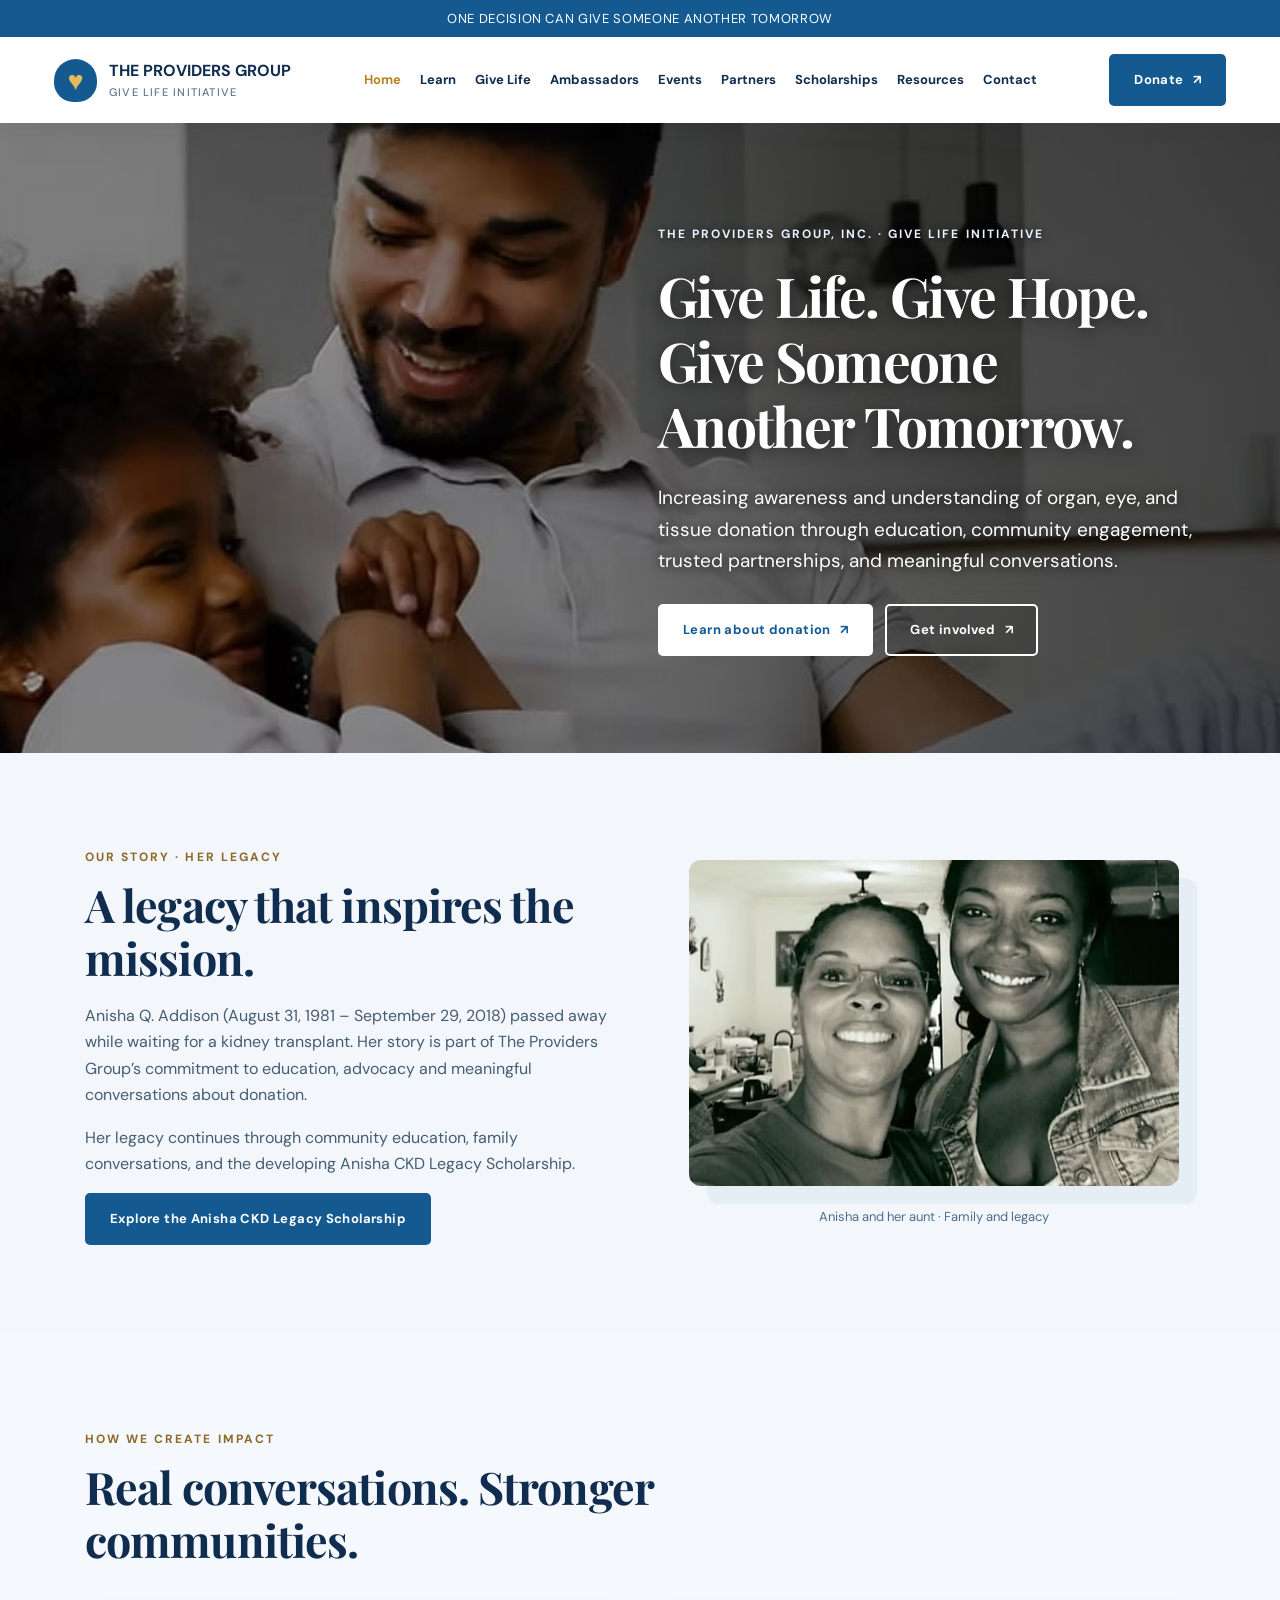
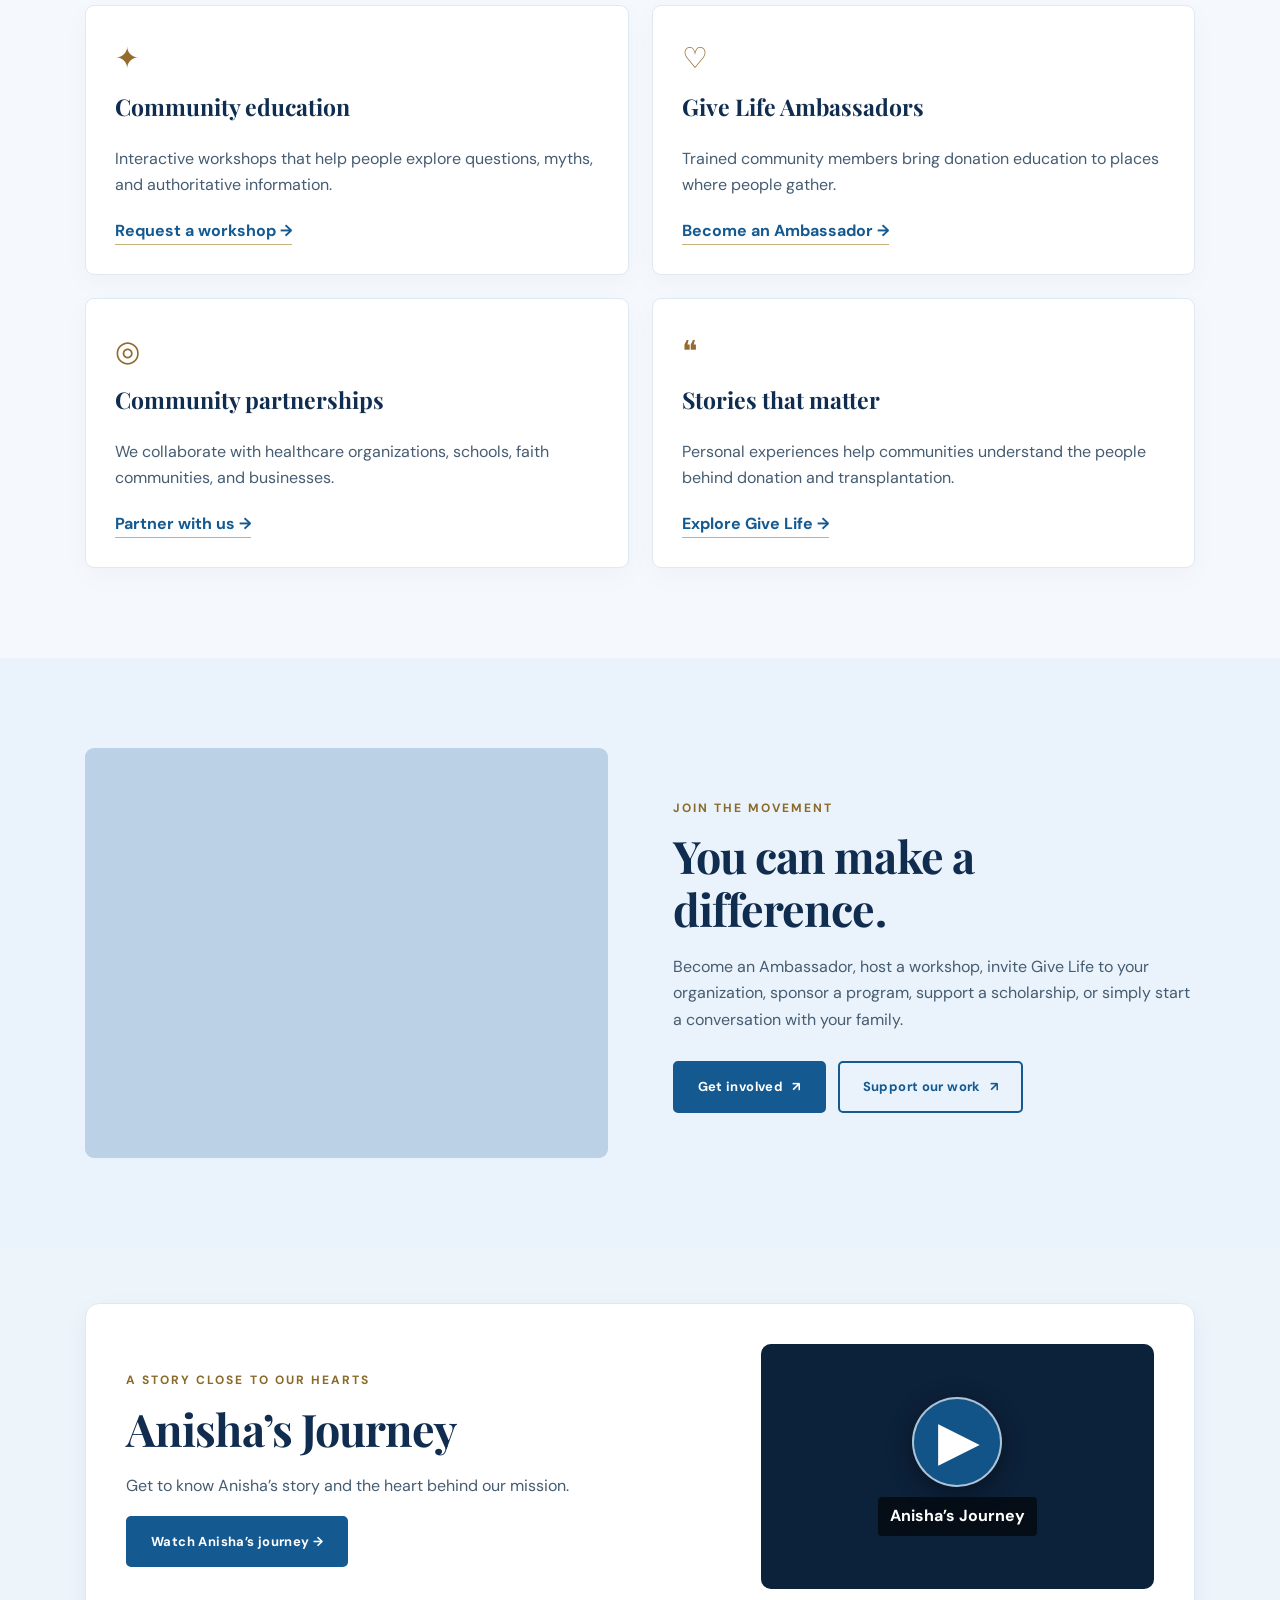
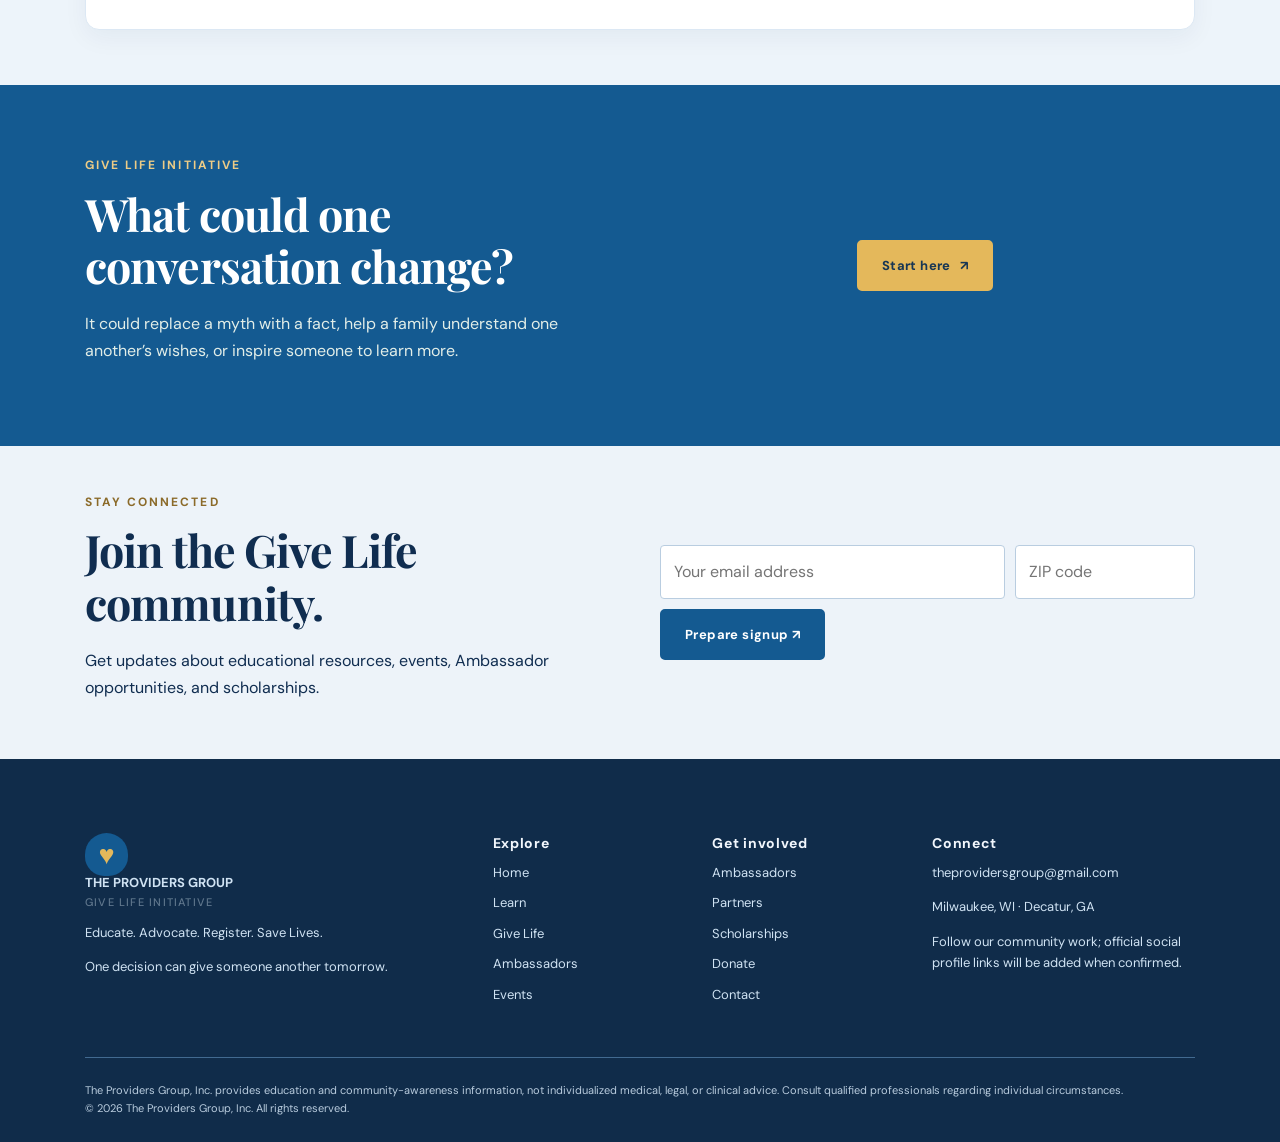
==== index.html @ 6b9f480b "Initial Providers Group Website." ====
<!DOCTYPE html>

<html lang="en">
<head>
<meta charset="utf-8"/>
<meta content="width=device-width, initial-scale=1" name="viewport"/>
<meta content="#174d43" name="theme-color"/>
<meta content="The Providers Group Give Life Initiative: organ, eye, and tissue donation education, advocacy, community partnerships, and informed conversations." name="description"/>
<title>
   Home | The Providers Group
  </title>
<link href="style.css" rel="stylesheet"/>
</head>
<body>
<a class="skip" href="#main">
   Skip to content
  </a>
<div class="announcement">
   ONE DECISION CAN GIVE SOMEONE ANOTHER TOMORROW
  </div>
<div class="navwrap">
<nav aria-label="Main navigation" class="nav">
<a class="brand" href="index.html">
<span aria-hidden="true" class="brandmark">
      ♥
     </span>
<span>
      THE PROVIDERS GROUP
      <small>
       GIVE LIFE INITIATIVE
      </small>
</span>
</a>
<button aria-controls="navlinks" aria-expanded="false" aria-label="Toggle navigation" class="menu">
     ☰
    </button>
<div class="navlinks" id="navlinks">
<a aria-current="page" href="index.html">
      Home
     </a>
<a href="learn.html">
      Learn
     </a>
<a href="give-life.html">
      Give Life
     </a>
<a href="ambassadors.html">
      Ambassadors
     </a>
<a href="events.html">
      Events
     </a>
<a href="partners.html">
      Partners
     </a>
<a href="scholarships.html">
      Scholarships
     </a>
<a href="resources.html">
      Resources
     </a>
<a href="contact.html">
      Contact
     </a>
</div>
<a class="btn" href="donate.html">
     Donate
     <span aria-hidden="true">
      ↗
     </span>
</a>
</nav>
</div>
<main id="main">
<header class="hero hero-overlay" aria-label="Give Life introduction">
<div class="inner">
<div>
<span class="eyebrow">
       The Providers Group, Inc. · Give Life Initiative
      </span>
<h1>
       Give Life. Give Hope. Give Someone Another Tomorrow.
      </h1>
<p class="lead">
       Increasing awareness and understanding of organ, eye, and tissue donation through education, community engagement, trusted partnerships, and meaningful conversations.
      </p>
<div class="actions">
<a class="btn" href="learn.html">
        Learn about donation
        <span aria-hidden="true">
         ↗
        </span>
</a>
<a class="btn outline" href="give-life.html">
        Get involved
        <span aria-hidden="true">
         ↗
        </span>
</a>
</div>
</div>

</div>
</header>
<section aria-labelledby="legacy-title" class="section legacy-section"><div class="container"><div class="split"><div><span class="eyebrow">Our story · Her legacy</span><h2 id="legacy-title">A legacy that inspires the mission.</h2><p>Anisha Q. Addison (August 31, 1981 – September 29, 2018) passed away while waiting for a kidney transplant. Her story is part of The Providers Group’s commitment to education, advocacy and meaningful conversations about donation.</p><p>Her legacy continues through community education, family conversations, and the developing Anisha CKD Legacy Scholarship.</p><a class="btn" href="scholarships.html">Explore the Anisha CKD Legacy Scholarship</a></div><figure class="legacy-portrait"><img alt="Anisha and her aunt smiling together in a family photograph" loading="lazy" src="assets/anisha_with_aunt.jpg"/><figcaption>Anisha and her aunt · Family and legacy</figcaption></figure></div></div></section>

<section class="section soft home-destinations">
<div class="container">
<div class="section-heading">
<span class="eyebrow">
       How we create impact
      </span>
<h2>
       Real conversations. Stronger communities.
      </h2>
</div>
<div class="grid four">
<article class="card">
<div aria-hidden="true" class="symbol">
        ✦
       </div>
<h3>
        Community education
       </h3>
<p>
        Interactive workshops that help people explore questions, myths, and authoritative information.
       </p>
<a href="contact.html?reason=workshop">
        Request a workshop →
       </a>
</article>
<article class="card">
<div aria-hidden="true" class="symbol">
        ♡
       </div>
<h3>
        Give Life Ambassadors
       </h3>
<p>
        Trained community members bring donation education to places where people gather.
       </p>
<a href="ambassadors.html">
        Become an Ambassador →
       </a>
</article>
<article class="card">
<div aria-hidden="true" class="symbol">
        ◎
       </div>
<h3>
        Community partnerships
       </h3>
<p>
        We collaborate with healthcare organizations, schools, faith communities, and businesses.
       </p>
<a href="partners.html">
        Partner with us →
       </a>
</article>
<article class="card">
<div aria-hidden="true" class="symbol">
        ❝
       </div>
<h3>
        Stories that matter
       </h3>
<p>
        Personal experiences help communities understand the people behind donation and transplantation.
       </p>
<a href="give-life.html">
        Explore Give Life →
       </a>
</article>
</div>
</div>
</section>
<section class="section mint">
<div class="container">
<div class="split">
<div aria-label="Volunteers supporting their community" class="feature-photo hands-photo" role="img">
</div>
<div>
<span class="eyebrow">
        Join the movement
       </span>
<h2>
        You can make a difference.
       </h2>
<p>
        Become an Ambassador, host a workshop, invite Give Life to your organization, sponsor a program, support a scholarship, or simply start a conversation with your family.
       </p>
<div class="actions">
<a class="btn" href="contact.html">
         Get involved
         <span aria-hidden="true">
          ↗
         </span>
</a>
<a class="btn outline" href="donate.html">
         Support our work
         <span aria-hidden="true">
          ↗
         </span>
</a>
</div>
</div>
</div>
</div>
</section>
<section class="section home-video-link"><div class="container"><div class="video-promo"><div><span class="eyebrow">A story close to our hearts</span><h2>Anisha’s Journey</h2><p>Get to know Anisha’s story and the heart behind our mission.</p><a class="btn" href="give-life.html#featured-video">Watch Anisha’s journey →</a></div><a aria-label="Watch Anisha’s Journey" class="video-thumb" href="give-life.html#featured-video"><span class="play-icon" aria-hidden="true">▶</span><span class="thumb-label">Anisha’s Journey</span></a></div></div></section><section class="banner">
<div class="container split">
<div>
<span class="eyebrow" style="color:#edcc86">
       Give Life Initiative
      </span>
<h2>
       What could one conversation change?
      </h2>
<p>
       It could replace a myth with a fact, help a family understand one another’s wishes, or inspire someone to learn more.
      </p>
</div>
<div style="justify-self:center">
<a class="btn gold" href="learn.html">
       Start here
       <span aria-hidden="true">
        ↗
       </span>
</a>
</div>
</div>
</section>
</main>
<section class="newsletter" id="newsletter">
<div class="container split">
<div>
<span class="eyebrow">
      Stay connected
     </span>
<h2>
      Join the Give Life community.
     </h2>
<p>
      Get updates about educational resources, events, Ambassador opportunities, and scholarships.
     </p>
</div>
<form id="newsletter-form">
<label class="skip" for="news-email">
      Email address
     </label>
<input id="news-email" placeholder="Your email address" required="" type="email"/>
<label class="skip" for="news-zip">
      ZIP code
     </label>
<input id="news-zip" inputmode="numeric" maxlength="5" pattern="[0-9]{5}" placeholder="ZIP code" required="" style="max-width:125px" type="text"/>
<button class="btn" type="submit">
      Prepare signup ↗
     </button>
<span class="status" id="newsletter-status" role="status">
</span>
</form>
</div>
</section>
<footer class="footer">
<div class="container">
<div class="footergrid">
<div>
<a class="brand" href="index.html">
<span aria-hidden="true" class="brandmark">
        ♥
       </span>
<span>
        THE PROVIDERS GROUP
        <small>
         GIVE LIFE INITIATIVE
        </small>
</span>
</a>
<p>
       Educate. Advocate. Register. Save Lives.
      </p>
<p>
       One decision can give someone another tomorrow.
      </p>
</div>
<div>
<h3>
       Explore
      </h3>
<a href="index.html">
       Home
      </a>
<a href="learn.html">
       Learn
      </a>
<a href="give-life.html">
       Give Life
      </a>
<a href="ambassadors.html">
       Ambassadors
      </a>
<a href="events.html">
       Events
      </a>
</div>
<div>
<h3>
       Get involved
      </h3>
<a href="ambassadors.html">
       Ambassadors
      </a>
<a href="partners.html">
       Partners
      </a>
<a href="scholarships.html">
       Scholarships
      </a>
<a href="donate.html">
       Donate
      </a>
<a href="contact.html">
       Contact
      </a>
</div>
<div>
<h3>
       Connect
      </h3>
<a href="mailto:theprovidersgroup@gmail.com">
       theprovidersgroup@gmail.com
      </a>
<p>
       Milwaukee, WI · Decatur, GA
      </p>
<p>
       Follow our community work; official social profile links will be added when confirmed.
      </p>
</div>
</div>
<div class="fineprint">
     The Providers Group, Inc. provides education and community-awareness information, not individualized medical, legal, or clinical advice. Consult qualified professionals regarding individual circumstances.
     <br/>
     © 2026 The Providers Group, Inc. All rights reserved.
    </div>
</div>
</footer>
<script defer="" src="script.js">
</script>
</body>
</html>
---- style.css ----
@import url('https://fonts.googleapis.com/css2?family=DM+Sans:wght@400;500;600;700&family=Playfair+Display:wght@500;600;700&display=swap');
:root{--ink:#102d50;--forest:#145a91;--mint:#eaf3fb;--cream:#f5f8fc;--gold:#e4b85b;--text:#455c72;--white:#fff}*{box-sizing:border-box}html{scroll-behavior:smooth}body{margin:0;font-family:'DM Sans',Arial,sans-serif;color:var(--ink);line-height:1.65;background:#fff}a{color:inherit;text-decoration:none}button,input,textarea,select{font:inherit}button{cursor:pointer}.skip{position:absolute;left:-9999px}.skip:focus{left:12px;top:12px;background:white;z-index:1000}.announcement{background:var(--forest);color:#fff;text-align:center;padding:8px 16px;font-size:13px;letter-spacing:.05em}.navwrap{background:#fff;position:sticky;top:0;z-index:20;box-shadow:0 3px 20px #123c6512}.nav{max-width:1220px;margin:auto;display:flex;align-items:center;justify-content:space-between;gap:20px;padding:17px 24px}.brand{display:flex;align-items:center;gap:12px;line-height:1.15;font-weight:700}.brandmark{width:43px;height:43px;border-radius:50% 50% 45% 45%;background:var(--forest);color:var(--gold);display:grid;place-items:center;font-size:27px}.brand small{display:block;color:#60778d;font-weight:500;font-size:11px;letter-spacing:.11em;margin-top:5px}.navlinks{display:flex;gap:19px;align-items:center}.navlinks a{font-size:13px;font-weight:700}.navlinks a:hover,.navlinks a[aria-current=page]{color:#b78325}.btn{display:inline-flex;align-items:center;justify-content:center;gap:9px;background:var(--forest);color:#fff;border:2px solid var(--forest);border-radius:5px;padding:13px 23px;font-size:13px;font-weight:700;letter-spacing:.03em;transition:.2s}.btn:hover{background:#0e4777;transform:translateY(-1px)}.btn.light{background:var(--white);color:var(--forest);border-color:var(--white)}.btn.outline{background:transparent;color:var(--forest)}.btn.gold{background:var(--gold);border-color:var(--gold);color:#173654}.menu{display:none;background:transparent;border:0;font-size:28px}.container{max-width:1160px;margin:auto;padding:0 25px}.hero{background:var(--cream);position:relative;overflow:hidden}.hero .inner{max-width:1220px;margin:auto;display:grid;grid-template-columns:1.08fr .92fr;min-height:570px;align-items:center;gap:50px;padding:65px 25px}.eyebrow{text-transform:uppercase;letter-spacing:.17em;font-size:12px;font-weight:700;color:#8b6a29}.hero h1,h1,h2,h3{font-family:'Playfair Display',Georgia,serif;line-height:1.18}h1{font-size:clamp(42px,5.2vw,69px);letter-spacing:-.03em;margin:17px 0 24px}h2{font-size:clamp(30px,3.5vw,45px);letter-spacing:-.02em;margin:10px 0 18px}h3{font-size:23px;margin:10px 0}.lead{font-size:18px;color:var(--text);max-width:610px}.hero p{max-width:570px}.actions{display:flex;flex-wrap:wrap;gap:12px;margin-top:28px}.photo{min-height:430px;border-radius:170px 170px 12px 12px;position:relative;background:#bfd5e8 center/cover;box-shadow:18px 18px 0 #e5edf5}.hero-photo{background-image:linear-gradient(0deg,#163d6370,transparent 65%),url('https://images.unsplash.com/photo-1529156069898-49953e39b3ac?auto=format&fit=crop&w=1100&q=85')}.photo:after{content:'EDUCATE  •  ADVOCATE  •  CONNECT';position:absolute;bottom:22px;left:24px;color:#fff;font-weight:700;letter-spacing:.13em;font-size:11px}.section{padding:90px 0}.section.soft{background:var(--cream)}.section.mint{background:var(--mint)}.section.dark{background:var(--forest);color:#fff}.section.dark p{color:#e2effa}.section-heading{max-width:750px;margin-bottom:38px}.section-heading.center{text-align:center;margin:0 auto 40px}.section-heading.center p{margin:auto}.section p{color:var(--text)}.grid{display:grid;grid-template-columns:repeat(3,1fr);gap:23px}.grid.two{grid-template-columns:repeat(2,1fr)}.grid.four{grid-template-columns:repeat(4,1fr)}.card{background:#fff;border:1px solid #e0e9f3;border-radius:9px;padding:29px;box-shadow:0 8px 28px #173f6708}.card p{margin-bottom:19px}.card .symbol{font-size:29px;color:#946b2d}.card a:not(.btn){color:var(--forest);font-weight:700;border-bottom:1px solid #c7b17b}.split{display:grid;grid-template-columns:1fr 1fr;gap:65px;align-items:center}.feature-photo{min-height:410px;border-radius:9px;background:#bad1e6 center/cover}.community-photo{background-image:url('https://images.unsplash.com/photo-1517457373958-b7bdd4587205?auto=format&fit=crop&w=1100&q=85')}.hands-photo{background-image:url('https://images.unsplash.com/photo-1559027615-cd4628902d4a?auto=format&fit=crop&w=1100&q=85')}.quote{border-left:4px solid var(--gold);padding-left:25px;font-family:Georgia,serif;font-size:25px;line-height:1.5}.pillars{display:grid;grid-template-columns:repeat(5,1fr);gap:15px}.pillar{border-top:3px solid var(--gold);padding:19px;background:#fff;border-radius:3px}.pillar h3{font:700 14px 'DM Sans',sans-serif;letter-spacing:.09em}.pillar p{font-size:13px}.banner{background:var(--forest);color:#fff;padding:66px 0}.banner .split{gap:30px}.banner h2{color:white}.banner p{color:#e2eee8}.pagehero{background:linear-gradient(110deg,#eaf3fb,#f7f9fd);padding:95px 0 80px}.pagehero h1{max-width:850px;font-size:clamp(40px,5vw,64px)}.pagehero p{max-width:740px}.breadcrumb{font-size:12px;color:#627c95;margin-bottom:20px}.prose{max-width:760px}.prose p{font-size:17px}.bullets{padding-left:22px;color:var(--text)}.bullets li{margin:10px 0}.faq{max-width:850px;margin:auto}.faq details{padding:20px 0;border-bottom:1px solid #dce8f4}.faq summary{font-weight:700;cursor:pointer}.faq p{margin-bottom:0}.form{max-width:880px;background:#fff;border:1px solid #dce8f4;padding:35px;border-radius:10px}.fields{display:grid;grid-template-columns:repeat(2,1fr);gap:18px}.field{display:flex;flex-direction:column;gap:6px}.field.full{grid-column:1/-1}.field label{font-size:13px;font-weight:700}.field input,.field select,.field textarea{border:1px solid #c9d9e8;border-radius:4px;padding:12px;width:100%;background:#fff}.field textarea{min-height:125px}.hint{font-size:12px;color:#657c92}.newsletter{background:#edf3f9;padding:42px 0}.newsletter .split{gap:40px}.newsletter form{display:flex;gap:10px;flex-wrap:wrap}.newsletter input{padding:13px;border:1px solid #b9cde0;border-radius:4px;flex:1;min-width:180px}.footer{background:#102c4a;color:#f2f7fd;padding:65px 0 25px}.footergrid{display:grid;grid-template-columns:2fr 1fr 1fr 1.4fr;gap:32px}.footer h3{font:700 14px 'DM Sans',sans-serif;letter-spacing:.05em}.footer a{display:block;color:#d0e3f3;font-size:13px;margin:9px 0}.footer p{color:#d0e3f3;font-size:13px}.fineprint{border-top:1px solid #426a90;margin-top:43px;padding-top:23px;color:#b9ccde;font-size:11px}.notice{background:#fff8e7;border-left:4px solid var(--gold);padding:20px;margin:25px 0}.tag{display:inline-block;background:#eaf3fb;color:#145a91;padding:5px 11px;border-radius:30px;font-size:12px;font-weight:700}.status{min-height:25px;color:#145a91;font-weight:700}.muted{color:#65796d}.spacer{height:25px}@media(max-width:1050px){.navlinks{gap:11px}.navlinks a{font-size:11px}.pillars{grid-template-columns:repeat(3,1fr)}}@media(max-width:800px){.menu{display:block}.navlinks{display:none;position:absolute;top:100%;left:0;right:0;background:white;padding:18px 25px;flex-direction:column;align-items:stretch;box-shadow:0 12px 20px #123c651c}.navlinks.open{display:flex}.navlinks a{font-size:15px;padding:5px}.nav>.btn{display:none}.hero .inner,.split{grid-template-columns:1fr}.hero .inner{padding:55px 25px}.photo{min-height:340px;max-width:530px}.grid,.grid.four{grid-template-columns:repeat(2,1fr)}.footergrid{grid-template-columns:repeat(2,1fr)}.section{padding:65px 0}}@media(max-width:560px){.grid,.grid.two,.grid.four,.pillars,.fields,.footergrid{grid-template-columns:1fr}.field.full{grid-column:auto}.hero h1{font-size:43px}.photo{min-height:290px}.pagehero{padding:60px 0}.form{padding:22px}.section{padding:55px 0}}

/* Original-photo preservation slots: replace only when the actual originals are supplied. */
.legacy-section{background:#f3f7fc}.original-photo-slot{min-height:350px;background:linear-gradient(145deg,#e2edf8,#f5f8fc);border:2px dashed #92b0cb;border-radius:12px;display:flex;align-items:center;justify-content:center;flex-direction:column;gap:12px;text-align:center;padding:35px;color:#285d8c}.original-photo-slot .slot-icon{font-size:80px;line-height:1;color:#99783d}.original-photo-slot strong{font:700 28px Georgia,serif}.original-photo-slot small{font-size:14px}.original-gallery{display:grid;grid-template-columns:repeat(3,1fr);gap:22px;margin-top:30px}.original-gallery .original-photo-slot{min-height:270px}.gallery-note{margin-top:25px}.gallery-note a{text-decoration:underline;color:#145a91}@media(max-width:750px){.original-gallery{grid-template-columns:1fr}}

/* Locally stored original photographs and embedded video */
.hero-photo{background-image:linear-gradient(0deg,#163d6350,transparent 65%),url('assets/man_with_child.jpg');background-position:center;background-size:cover}
.legacy-portrait{margin:0;max-width:490px;justify-self:center}.legacy-portrait img{display:block;width:100%;max-height:540px;object-fit:contain;object-position:center bottom;background:#fff;border-radius:12px;box-shadow:18px 18px 0 #e5edf5}.legacy-portrait figcaption{text-align:center;font-size:13px;color:#4d6e8d;margin-top:20px}.original-gallery figure{margin:0;background:white;border-radius:12px;overflow:hidden;box-shadow:0 8px 24px #102d5012}.original-gallery img{display:block;width:100%;height:260px;object-fit:cover}.original-gallery figcaption{padding:16px 18px;font-size:14px;font-weight:700}.video-section{background:#eef5fb}.video-wrap{aspect-ratio:16/9;max-width:950px;margin:auto;border-radius:14px;overflow:hidden;box-shadow:0 16px 40px #102d5025;background:#102d50}.video-wrap iframe{display:block;width:100%;height:100%;border:0}.video-fallback{text-align:center}.video-fallback a{text-decoration:underline;color:#145a91}

/* Card-led, shorter page design */
.card,.pillar,.video-promo,.video-thumb{transition:transform .24s ease,box-shadow .24s ease,border-color .24s ease}
.card:hover,.card:focus-within,.pillar:hover{transform:translateY(-7px);box-shadow:0 20px 42px #102d5020;border-color:#afcbe4}
.card:focus-within{outline:2px solid #a57726;outline-offset:3px}
.card a:focus-visible,.btn:focus-visible,.navlinks a:focus-visible{outline:3px solid #c29135;outline-offset:4px}
.home-destinations .grid{grid-template-columns:repeat(2,minmax(0,1fr))}
.home-destinations .card{min-height:245px;display:flex;flex-direction:column}
.home-destinations .card a{margin-top:auto;align-self:flex-start}
.home-video-link{padding-top:55px;padding-bottom:55px;background:#edf4fa}
.video-promo{display:grid;grid-template-columns:1.2fr .8fr;align-items:center;gap:45px;background:white;border:1px solid #dce8f4;border-radius:14px;padding:40px;box-shadow:0 8px 25px #102d500d}
.video-promo h2{max-width:540px}.video-thumb{min-height:235px;background:linear-gradient(125deg,#145a91,#337bb2);color:white;display:flex;flex-direction:column;justify-content:center;align-items:center;gap:10px;border-radius:10px;font-weight:700}.video-thumb span:first-child{font-size:50px;display:grid;place-items:center;border:2px solid #ffffffa6;border-radius:50%;height:90px;width:90px}.video-thumb:hover{transform:translateY(-5px);box-shadow:0 14px 30px #102d5030}
.give-life-photo figure{margin:0}.give-life-photo img{width:100%;border-radius:12px;display:block}.give-life-photo figcaption{font-size:13px;color:#526d85;margin-top:10px}
@media(max-width:800px){.video-promo{grid-template-columns:1fr}.home-destinations .grid{grid-template-columns:1fr}}
@media(prefers-reduced-motion:reduce){.card,.pillar,.video-promo,.video-thumb{transition:none}.card:hover,.pillar:hover,.video-thumb:hover{transform:none}}

/* Homepage: full-width photographic hero with a legible editorial overlay.
   Uses the supplied father-and-child photograph exactly once. */
.hero.hero-overlay{
  background-image:linear-gradient(90deg,rgba(9,33,30,.91) 0%,rgba(11,42,37,.83) 34%,rgba(13,43,39,.43) 68%,rgba(13,43,39,.15) 100%),url('assets/man_with_child.jpg');
  background-position:center,center 43%;background-size:cover;background-repeat:no-repeat;
  color:#fff;isolation:isolate;
}
.hero.hero-overlay .inner{display:flex;align-items:center;max-width:1220px;min-height:610px;padding:94px 30px;gap:0}
.hero.hero-overlay .inner>div:first-child{max-width:700px}
.hero.hero-overlay .eyebrow{color:#f1d48c}
.hero.hero-overlay h1{color:#fff;max-width:700px;text-wrap:balance;text-shadow:0 2px 20px #091e3555}
.hero.hero-overlay .lead{color:#f4f9ff;max-width:610px;font-size:19px;line-height:1.65}
.hero.hero-overlay .btn{background:#fff;color:#145a91;border-color:#fff}
.hero.hero-overlay .btn:hover{background:#e7f0fa;border-color:#e7f0fa}
.hero.hero-overlay .btn.outline{background:transparent;color:#fff;border-color:#fff}
.hero.hero-overlay .btn.outline:hover{background:#ffffff23}
@media(max-width:800px){.hero.hero-overlay{background-image:linear-gradient(90deg,rgba(9,33,30,.88),rgba(9,33,30,.62)),url('assets/man_with_child.jpg');background-position:center,60% center}.hero.hero-overlay .inner{min-height:560px;padding:75px 25px}}
@media(max-width:560px){.hero.hero-overlay .inner{min-height:540px;padding:65px 22px}.hero.hero-overlay h1{font-size:clamp(37px,10vw,49px)}.hero.hero-overlay .lead{font-size:16px}}

/* Blue editorial hero: the child remains visible on the left. Subtle scroll-parallax on desktop. */
.hero.hero-overlay{background-image:linear-gradient(90deg,rgba(0,0,0,.08) 0%,rgba(0,0,0,.10) 38%,rgba(0,0,0,.34) 66%,rgba(0,0,0,.52) 100%),url('assets/man_with_child.jpg');background-position:center,center 43%;background-size:cover;background-attachment:fixed;color:#fff}
.hero.hero-overlay .inner{justify-content:flex-end;min-height:630px;padding:90px 32px}
.hero.hero-overlay .inner>div:first-child{width:min(100%,560px);margin-left:auto;text-align:left}
.hero.hero-overlay h1{font-size:clamp(38px,4.3vw,59px);text-shadow:0 2px 15px #0008}
.hero.hero-overlay .lead{color:#fff;text-shadow:0 1px 10px #000b}
.hero.hero-overlay .eyebrow{color:#e9f3ff;text-shadow:0 1px 8px #000b}
.hero.hero-overlay .btn{color:#145a91;background:#fff;border-color:#fff}
.hero.hero-overlay .btn.outline{color:#fff;background:#0002;border-color:#fff}
.video-thumb{position:relative;overflow:hidden;min-height:245px;background:#102d50 url('https://img.youtube.com/vi/jjBoi-gRFeA/hqdefault.jpg') center/cover no-repeat;isolation:isolate}
.video-thumb::before{content:'';position:absolute;inset:0;background:rgba(0,0,0,.28);z-index:-1}
.video-thumb .play-icon{display:grid;place-items:center;width:76px;height:76px;border-radius:50%;background:#145a91e8;border:2px solid #fff;color:white;font-size:32px;box-shadow:0 6px 24px #0006}
.video-thumb .thumb-label{background:#0009;padding:6px 12px;border-radius:4px;color:#fff}
@media(max-width:800px){.hero.hero-overlay{background-attachment:scroll;background-image:linear-gradient(0deg,rgba(0,0,0,.55),rgba(0,0,0,.08) 72%),url('assets/man_with_child.jpg');background-position:center,center 43%}.hero.hero-overlay .inner{align-items:flex-end;justify-content:flex-start;min-height:690px;padding:280px 24px 48px}.hero.hero-overlay .inner>div:first-child{margin:0;max-width:560px}.hero.hero-overlay h1{font-size:clamp(36px,7vw,52px)}}
@media(max-width:560px){.hero.hero-overlay{background-position:center,42% top;background-size:cover}.hero.hero-overlay .inner{min-height:680px;padding:290px 22px 35px}.hero.hero-overlay h1{font-size:clamp(34px,9vw,44px)}.hero.hero-overlay .lead{font-size:15px}}
@media(prefers-reduced-motion:reduce){.hero.hero-overlay{background-attachment:scroll}}
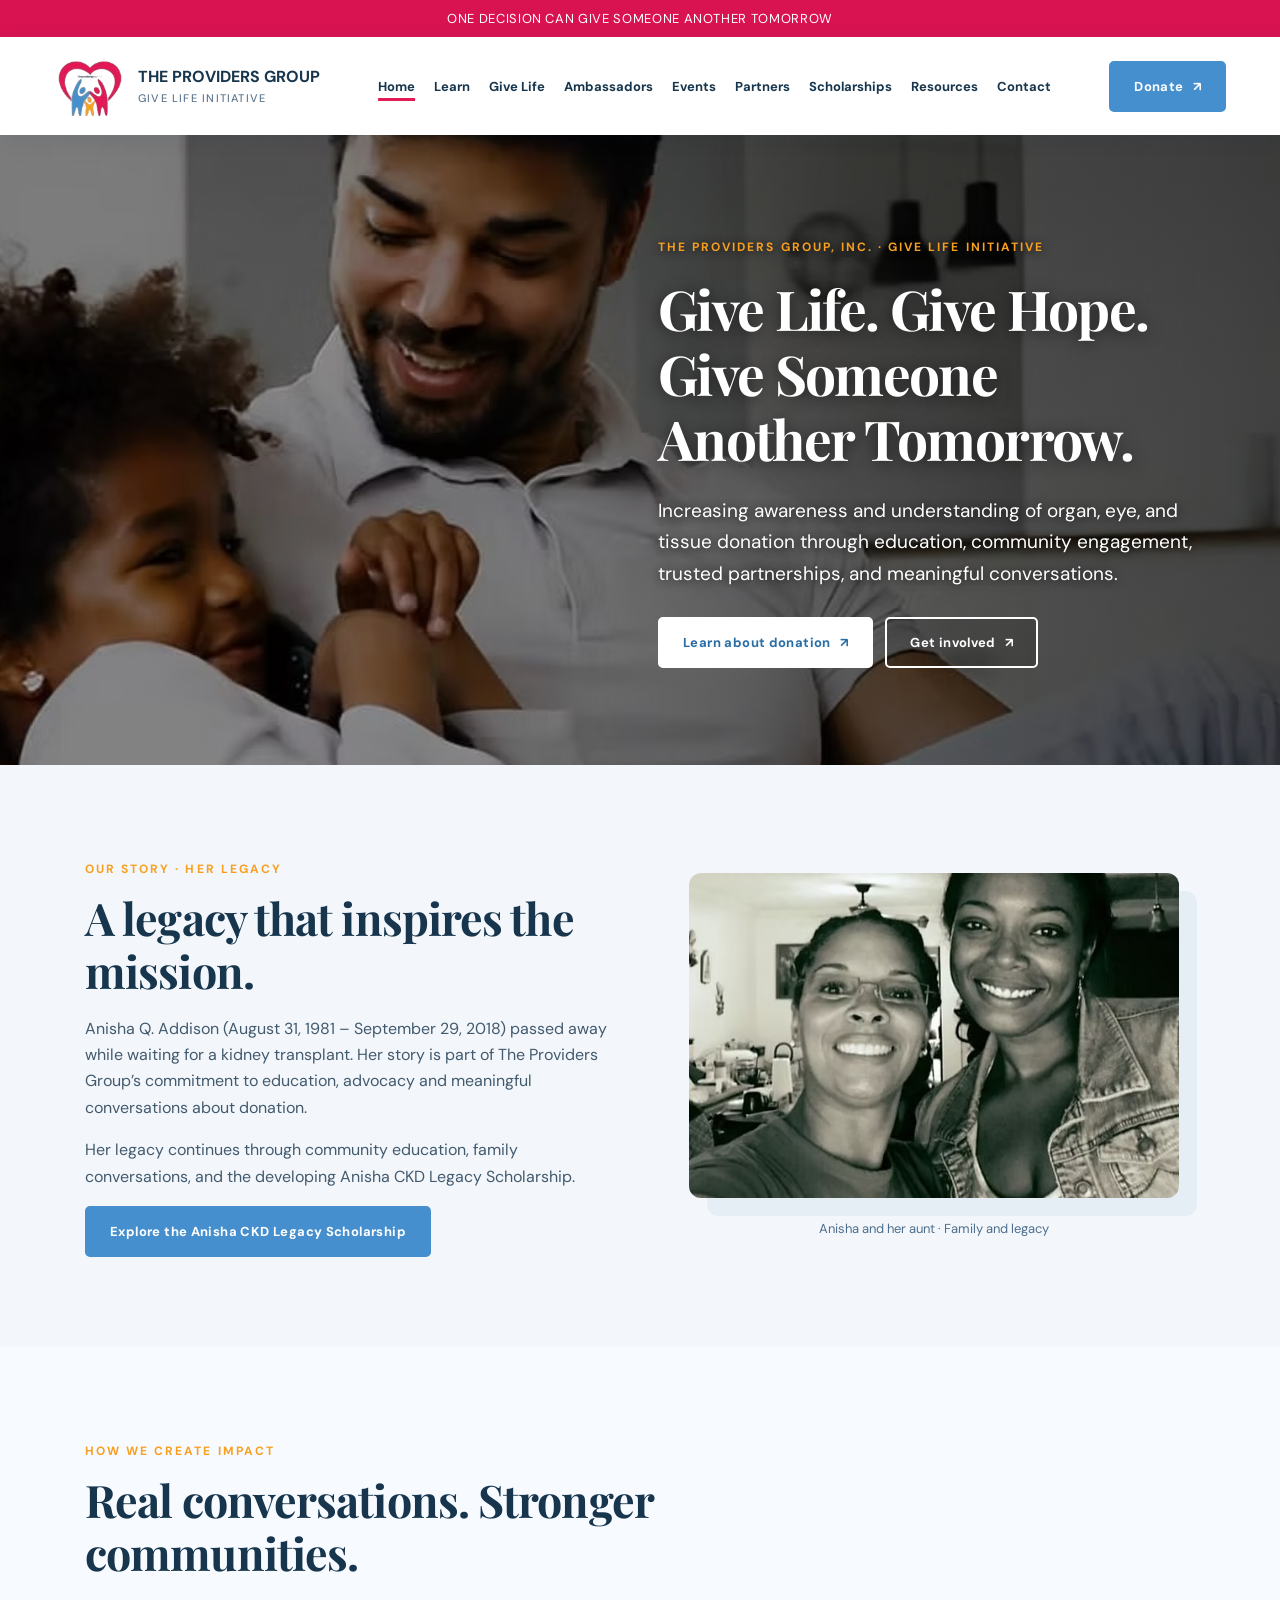
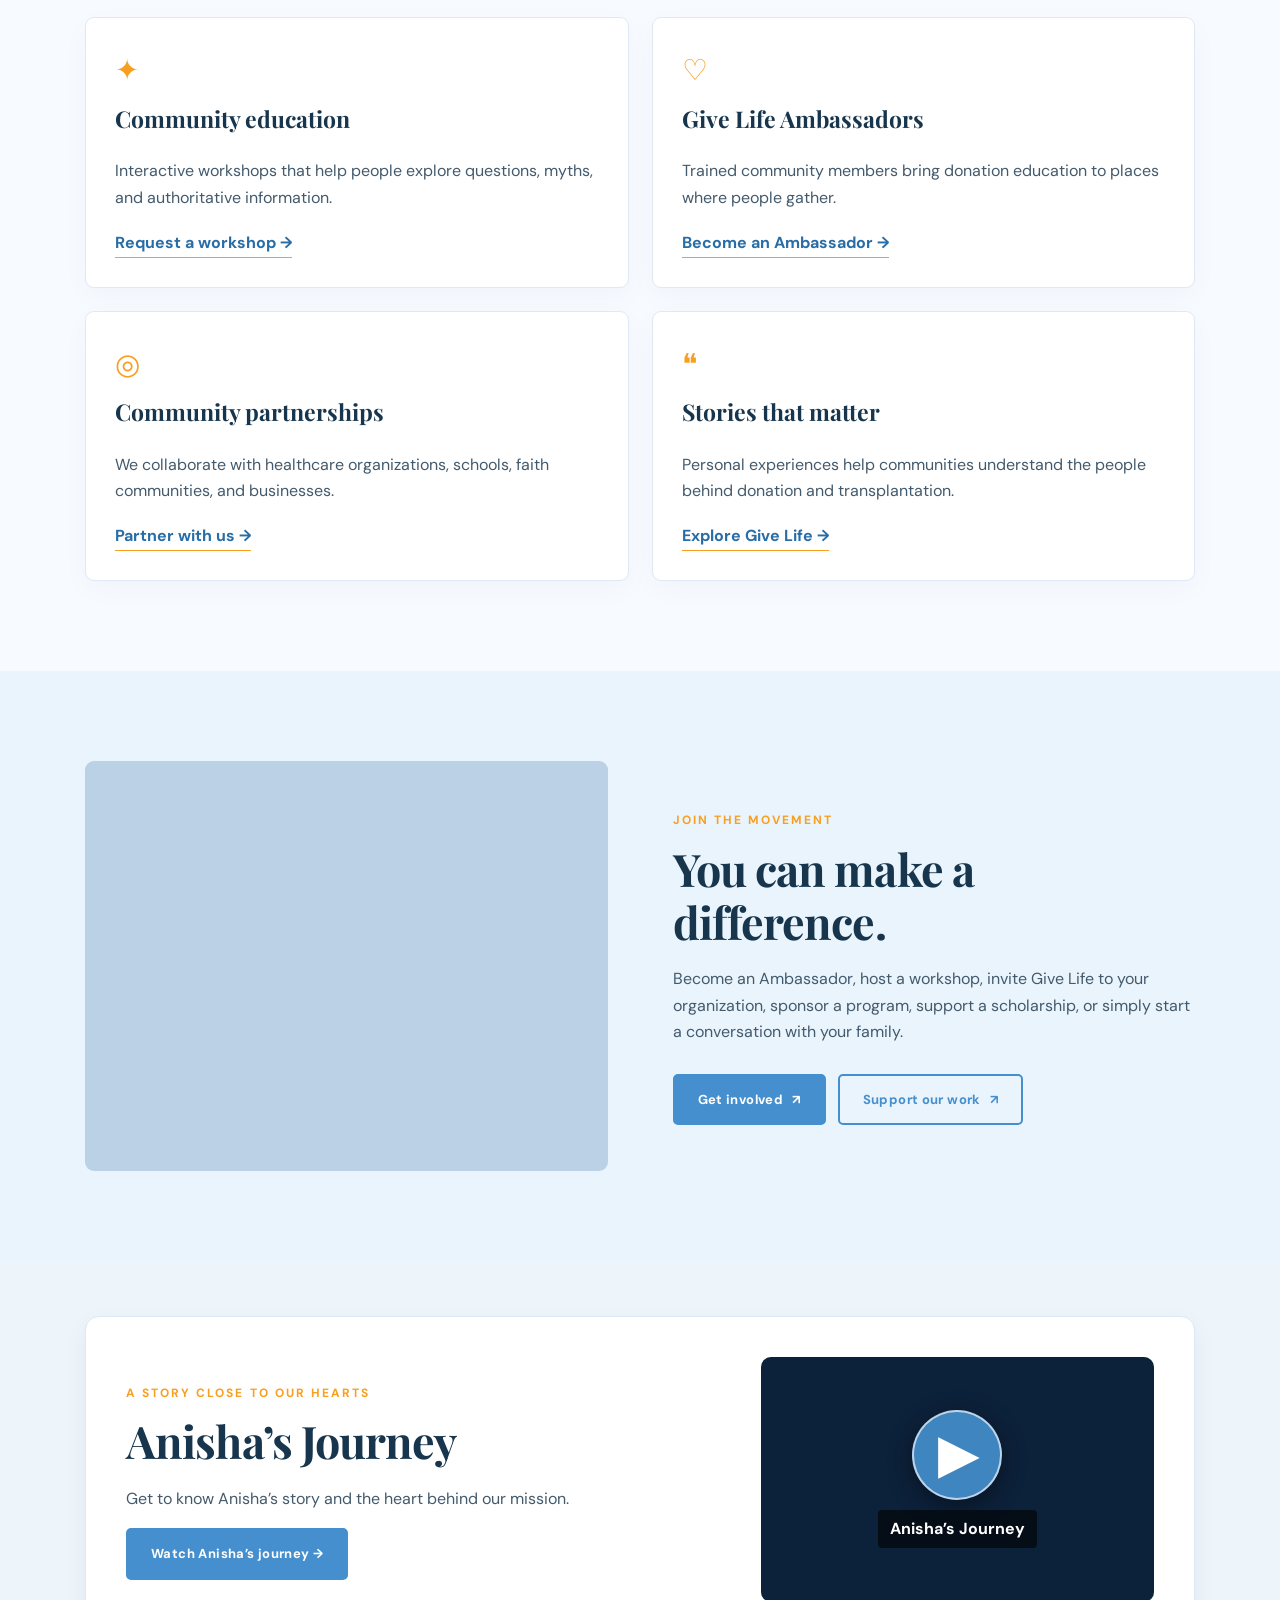
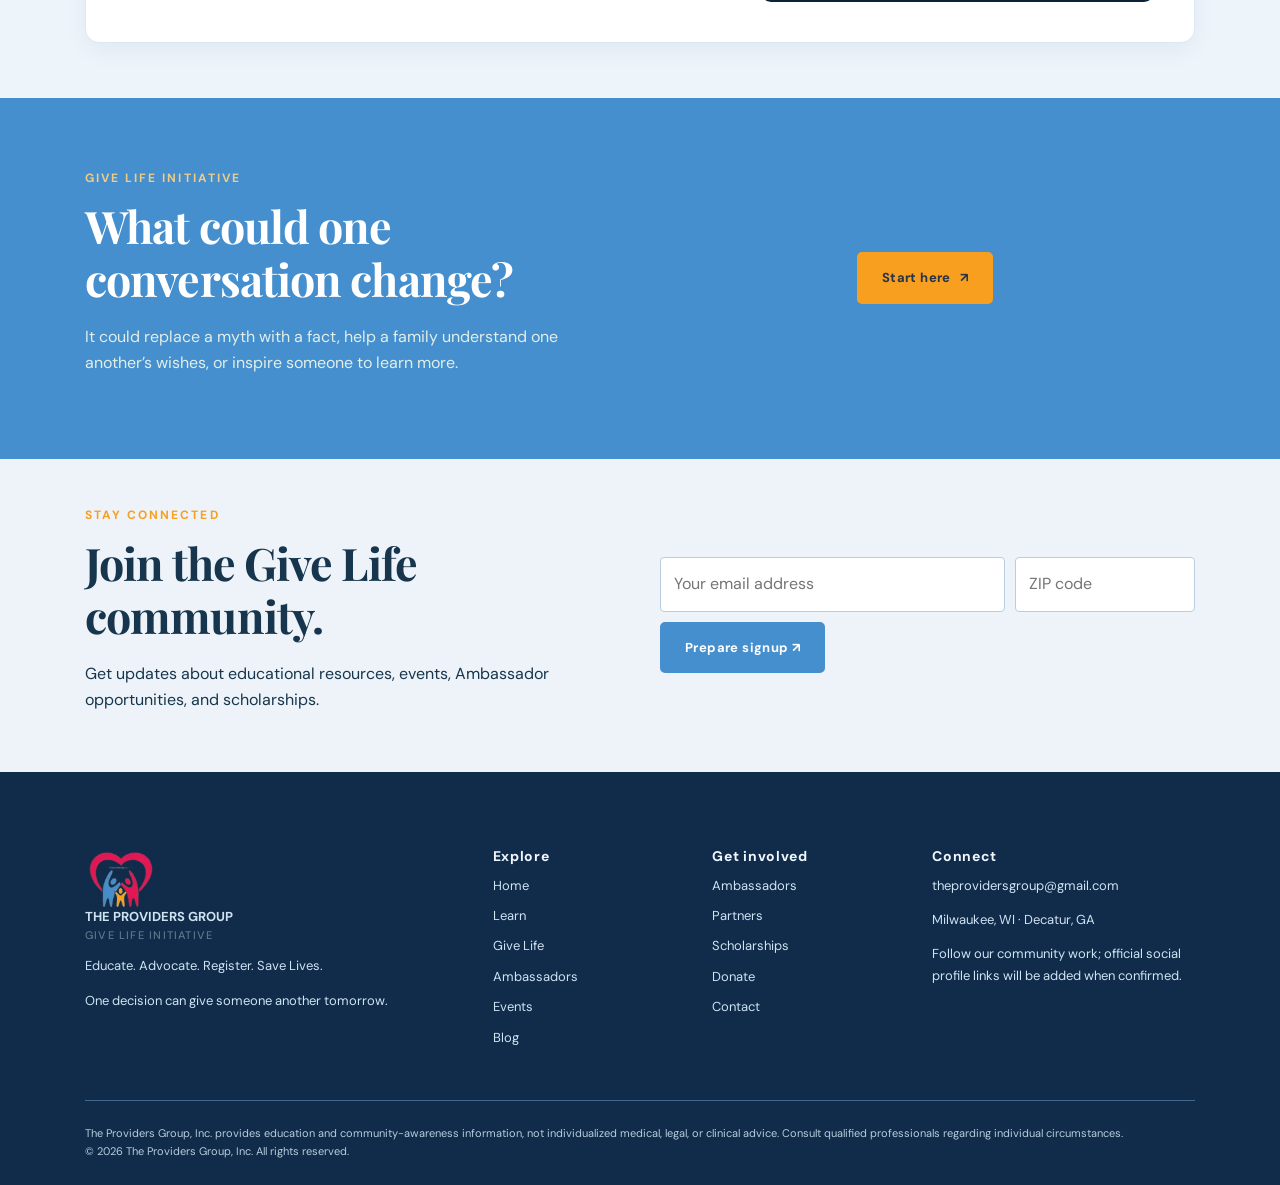
==== commit b2375f26: "Add Supabase integration, resource downloads, donations, and rotating blog" ====
--- a/index.html
+++ b/index.html
@@ -21,9 +21,7 @@
 <div class="navwrap">
 <nav aria-label="Main navigation" class="nav">
 <a class="brand" href="index.html">
-<span aria-hidden="true" class="brandmark">
-      ♥
-     </span>
+<span aria-hidden="true" class="brandmark"><img alt="" height="60" src="assets/providers-group-logo.png" width="68"/></span>
 <span>
       THE PROVIDERS GROUP
       <small>
@@ -72,7 +70,7 @@
 </nav>
 </div>
 <main id="main">
-<header class="hero hero-overlay" aria-label="Give Life introduction">
+<header aria-label="Give Life introduction" class="hero hero-overlay">
 <div class="inner">
 <div>
 <span class="eyebrow">
@@ -99,11 +97,9 @@
 </a>
 </div>
 </div>
-
 </div>
 </header>
 <section aria-labelledby="legacy-title" class="section legacy-section"><div class="container"><div class="split"><div><span class="eyebrow">Our story · Her legacy</span><h2 id="legacy-title">A legacy that inspires the mission.</h2><p>Anisha Q. Addison (August 31, 1981 – September 29, 2018) passed away while waiting for a kidney transplant. Her story is part of The Providers Group’s commitment to education, advocacy and meaningful conversations about donation.</p><p>Her legacy continues through community education, family conversations, and the developing Anisha CKD Legacy Scholarship.</p><a class="btn" href="scholarships.html">Explore the Anisha CKD Legacy Scholarship</a></div><figure class="legacy-portrait"><img alt="Anisha and her aunt smiling together in a family photograph" loading="lazy" src="assets/anisha_with_aunt.jpg"/><figcaption>Anisha and her aunt · Family and legacy</figcaption></figure></div></div></section>
-
 <section class="section soft home-destinations">
 <div class="container">
 <div class="section-heading">
@@ -207,7 +203,7 @@
 </div>
 </div>
 </section>
-<section class="section home-video-link"><div class="container"><div class="video-promo"><div><span class="eyebrow">A story close to our hearts</span><h2>Anisha’s Journey</h2><p>Get to know Anisha’s story and the heart behind our mission.</p><a class="btn" href="give-life.html#featured-video">Watch Anisha’s journey →</a></div><a aria-label="Watch Anisha’s Journey" class="video-thumb" href="give-life.html#featured-video"><span class="play-icon" aria-hidden="true">▶</span><span class="thumb-label">Anisha’s Journey</span></a></div></div></section><section class="banner">
+<section class="section home-video-link"><div class="container"><div class="video-promo"><div><span class="eyebrow">A story close to our hearts</span><h2>Anisha’s Journey</h2><p>Get to know Anisha’s story and the heart behind our mission.</p><a class="btn" href="give-life.html#featured-video">Watch Anisha’s journey →</a></div><a aria-label="Watch Anisha’s Journey" class="video-thumb" href="give-life.html#featured-video"><span aria-hidden="true" class="play-icon">▶</span><span class="thumb-label">Anisha’s Journey</span></a></div></div></section><section class="banner">
 <div class="container split">
 <div>
 <span class="eyebrow" style="color:#edcc86">
@@ -266,9 +262,7 @@
 <div class="footergrid">
 <div>
 <a class="brand" href="index.html">
-<span aria-hidden="true" class="brandmark">
-        ♥
-       </span>
+<span aria-hidden="true" class="brandmark"><img alt="" height="60" src="assets/providers-group-logo.png" width="68"/></span>
 <span>
         THE PROVIDERS GROUP
         <small>
@@ -302,6 +296,9 @@
 <a href="events.html">
        Events
       </a>
+<a href="blog.html">
+       Blog
+      </a>
 </div>
 <div>
 <h3>
@@ -345,7 +342,7 @@
     </div>
 </div>
 </footer>
-<script defer="" src="script.js">
-</script>
+<script src="config.js"></script>
+<script defer src="script.js"></script>
 </body>
 </html>
--- a/style.css
+++ b/style.css
@@ -1,24 +1,24 @@
 @import url('https://fonts.googleapis.com/css2?family=DM+Sans:wght@400;500;600;700&family=Playfair+Display:wght@500;600;700&display=swap');
-:root{--ink:#102d50;--forest:#145a91;--mint:#eaf3fb;--cream:#f5f8fc;--gold:#e4b85b;--text:#455c72;--white:#fff}*{box-sizing:border-box}html{scroll-behavior:smooth}body{margin:0;font-family:'DM Sans',Arial,sans-serif;color:var(--ink);line-height:1.65;background:#fff}a{color:inherit;text-decoration:none}button,input,textarea,select{font:inherit}button{cursor:pointer}.skip{position:absolute;left:-9999px}.skip:focus{left:12px;top:12px;background:white;z-index:1000}.announcement{background:var(--forest);color:#fff;text-align:center;padding:8px 16px;font-size:13px;letter-spacing:.05em}.navwrap{background:#fff;position:sticky;top:0;z-index:20;box-shadow:0 3px 20px #123c6512}.nav{max-width:1220px;margin:auto;display:flex;align-items:center;justify-content:space-between;gap:20px;padding:17px 24px}.brand{display:flex;align-items:center;gap:12px;line-height:1.15;font-weight:700}.brandmark{width:43px;height:43px;border-radius:50% 50% 45% 45%;background:var(--forest);color:var(--gold);display:grid;place-items:center;font-size:27px}.brand small{display:block;color:#60778d;font-weight:500;font-size:11px;letter-spacing:.11em;margin-top:5px}.navlinks{display:flex;gap:19px;align-items:center}.navlinks a{font-size:13px;font-weight:700}.navlinks a:hover,.navlinks a[aria-current=page]{color:#b78325}.btn{display:inline-flex;align-items:center;justify-content:center;gap:9px;background:var(--forest);color:#fff;border:2px solid var(--forest);border-radius:5px;padding:13px 23px;font-size:13px;font-weight:700;letter-spacing:.03em;transition:.2s}.btn:hover{background:#0e4777;transform:translateY(-1px)}.btn.light{background:var(--white);color:var(--forest);border-color:var(--white)}.btn.outline{background:transparent;color:var(--forest)}.btn.gold{background:var(--gold);border-color:var(--gold);color:#173654}.menu{display:none;background:transparent;border:0;font-size:28px}.container{max-width:1160px;margin:auto;padding:0 25px}.hero{background:var(--cream);position:relative;overflow:hidden}.hero .inner{max-width:1220px;margin:auto;display:grid;grid-template-columns:1.08fr .92fr;min-height:570px;align-items:center;gap:50px;padding:65px 25px}.eyebrow{text-transform:uppercase;letter-spacing:.17em;font-size:12px;font-weight:700;color:#8b6a29}.hero h1,h1,h2,h3{font-family:'Playfair Display',Georgia,serif;line-height:1.18}h1{font-size:clamp(42px,5.2vw,69px);letter-spacing:-.03em;margin:17px 0 24px}h2{font-size:clamp(30px,3.5vw,45px);letter-spacing:-.02em;margin:10px 0 18px}h3{font-size:23px;margin:10px 0}.lead{font-size:18px;color:var(--text);max-width:610px}.hero p{max-width:570px}.actions{display:flex;flex-wrap:wrap;gap:12px;margin-top:28px}.photo{min-height:430px;border-radius:170px 170px 12px 12px;position:relative;background:#bfd5e8 center/cover;box-shadow:18px 18px 0 #e5edf5}.hero-photo{background-image:linear-gradient(0deg,#163d6370,transparent 65%),url('https://images.unsplash.com/photo-1529156069898-49953e39b3ac?auto=format&fit=crop&w=1100&q=85')}.photo:after{content:'EDUCATE  •  ADVOCATE  •  CONNECT';position:absolute;bottom:22px;left:24px;color:#fff;font-weight:700;letter-spacing:.13em;font-size:11px}.section{padding:90px 0}.section.soft{background:var(--cream)}.section.mint{background:var(--mint)}.section.dark{background:var(--forest);color:#fff}.section.dark p{color:#e2effa}.section-heading{max-width:750px;margin-bottom:38px}.section-heading.center{text-align:center;margin:0 auto 40px}.section-heading.center p{margin:auto}.section p{color:var(--text)}.grid{display:grid;grid-template-columns:repeat(3,1fr);gap:23px}.grid.two{grid-template-columns:repeat(2,1fr)}.grid.four{grid-template-columns:repeat(4,1fr)}.card{background:#fff;border:1px solid #e0e9f3;border-radius:9px;padding:29px;box-shadow:0 8px 28px #173f6708}.card p{margin-bottom:19px}.card .symbol{font-size:29px;color:#946b2d}.card a:not(.btn){color:var(--forest);font-weight:700;border-bottom:1px solid #c7b17b}.split{display:grid;grid-template-columns:1fr 1fr;gap:65px;align-items:center}.feature-photo{min-height:410px;border-radius:9px;background:#bad1e6 center/cover}.community-photo{background-image:url('https://images.unsplash.com/photo-1517457373958-b7bdd4587205?auto=format&fit=crop&w=1100&q=85')}.hands-photo{background-image:url('https://images.unsplash.com/photo-1559027615-cd4628902d4a?auto=format&fit=crop&w=1100&q=85')}.quote{border-left:4px solid var(--gold);padding-left:25px;font-family:Georgia,serif;font-size:25px;line-height:1.5}.pillars{display:grid;grid-template-columns:repeat(5,1fr);gap:15px}.pillar{border-top:3px solid var(--gold);padding:19px;background:#fff;border-radius:3px}.pillar h3{font:700 14px 'DM Sans',sans-serif;letter-spacing:.09em}.pillar p{font-size:13px}.banner{background:var(--forest);color:#fff;padding:66px 0}.banner .split{gap:30px}.banner h2{color:white}.banner p{color:#e2eee8}.pagehero{background:linear-gradient(110deg,#eaf3fb,#f7f9fd);padding:95px 0 80px}.pagehero h1{max-width:850px;font-size:clamp(40px,5vw,64px)}.pagehero p{max-width:740px}.breadcrumb{font-size:12px;color:#627c95;margin-bottom:20px}.prose{max-width:760px}.prose p{font-size:17px}.bullets{padding-left:22px;color:var(--text)}.bullets li{margin:10px 0}.faq{max-width:850px;margin:auto}.faq details{padding:20px 0;border-bottom:1px solid #dce8f4}.faq summary{font-weight:700;cursor:pointer}.faq p{margin-bottom:0}.form{max-width:880px;background:#fff;border:1px solid #dce8f4;padding:35px;border-radius:10px}.fields{display:grid;grid-template-columns:repeat(2,1fr);gap:18px}.field{display:flex;flex-direction:column;gap:6px}.field.full{grid-column:1/-1}.field label{font-size:13px;font-weight:700}.field input,.field select,.field textarea{border:1px solid #c9d9e8;border-radius:4px;padding:12px;width:100%;background:#fff}.field textarea{min-height:125px}.hint{font-size:12px;color:#657c92}.newsletter{background:#edf3f9;padding:42px 0}.newsletter .split{gap:40px}.newsletter form{display:flex;gap:10px;flex-wrap:wrap}.newsletter input{padding:13px;border:1px solid #b9cde0;border-radius:4px;flex:1;min-width:180px}.footer{background:#102c4a;color:#f2f7fd;padding:65px 0 25px}.footergrid{display:grid;grid-template-columns:2fr 1fr 1fr 1.4fr;gap:32px}.footer h3{font:700 14px 'DM Sans',sans-serif;letter-spacing:.05em}.footer a{display:block;color:#d0e3f3;font-size:13px;margin:9px 0}.footer p{color:#d0e3f3;font-size:13px}.fineprint{border-top:1px solid #426a90;margin-top:43px;padding-top:23px;color:#b9ccde;font-size:11px}.notice{background:#fff8e7;border-left:4px solid var(--gold);padding:20px;margin:25px 0}.tag{display:inline-block;background:#eaf3fb;color:#145a91;padding:5px 11px;border-radius:30px;font-size:12px;font-weight:700}.status{min-height:25px;color:#145a91;font-weight:700}.muted{color:#65796d}.spacer{height:25px}@media(max-width:1050px){.navlinks{gap:11px}.navlinks a{font-size:11px}.pillars{grid-template-columns:repeat(3,1fr)}}@media(max-width:800px){.menu{display:block}.navlinks{display:none;position:absolute;top:100%;left:0;right:0;background:white;padding:18px 25px;flex-direction:column;align-items:stretch;box-shadow:0 12px 20px #123c651c}.navlinks.open{display:flex}.navlinks a{font-size:15px;padding:5px}.nav>.btn{display:none}.hero .inner,.split{grid-template-columns:1fr}.hero .inner{padding:55px 25px}.photo{min-height:340px;max-width:530px}.grid,.grid.four{grid-template-columns:repeat(2,1fr)}.footergrid{grid-template-columns:repeat(2,1fr)}.section{padding:65px 0}}@media(max-width:560px){.grid,.grid.two,.grid.four,.pillars,.fields,.footergrid{grid-template-columns:1fr}.field.full{grid-column:auto}.hero h1{font-size:43px}.photo{min-height:290px}.pagehero{padding:60px 0}.form{padding:22px}.section{padding:55px 0}}
+:root{--ink:#102d50;--forest:#458fce;--mint:#eaf3fb;--cream:#f5f8fc;--gold:#f99f20;--text:#455c72;--white:#fff}*{box-sizing:border-box}html{scroll-behavior:smooth}body{margin:0;font-family:'DM Sans',Arial,sans-serif;color:var(--ink);line-height:1.65;background:#fff}a{color:inherit;text-decoration:none}button,input,textarea,select{font:inherit}button{cursor:pointer}.skip{position:absolute;left:-9999px}.skip:focus{left:12px;top:12px;background:white;z-index:1000}.announcement{background:var(--forest);color:#fff;text-align:center;padding:8px 16px;font-size:13px;letter-spacing:.05em}.navwrap{background:#fff;position:sticky;top:0;z-index:20;box-shadow:0 3px 20px #123c6512}.nav{max-width:1220px;margin:auto;display:flex;align-items:center;justify-content:space-between;gap:20px;padding:17px 24px}.brand{display:flex;align-items:center;gap:12px;line-height:1.15;font-weight:700}.brandmark{width:43px;height:43px;border-radius:50% 50% 45% 45%;background:var(--forest);color:var(--gold);display:grid;place-items:center;font-size:27px}.brand small{display:block;color:#60778d;font-weight:500;font-size:11px;letter-spacing:.11em;margin-top:5px}.navlinks{display:flex;gap:19px;align-items:center}.navlinks a{font-size:13px;font-weight:700}.navlinks a:hover,.navlinks a[aria-current=page]{color:#b8780e}.btn{display:inline-flex;align-items:center;justify-content:center;gap:9px;background:var(--forest);color:#fff;border:2px solid var(--forest);border-radius:5px;padding:13px 23px;font-size:13px;font-weight:700;letter-spacing:.03em;transition:.2s}.btn:hover{background:#286da6;transform:translateY(-1px)}.btn.light{background:var(--white);color:var(--forest);border-color:var(--white)}.btn.outline{background:transparent;color:var(--forest)}.btn.gold{background:var(--gold);border-color:var(--gold);color:#173654}.menu{display:none;background:transparent;border:0;font-size:28px}.container{max-width:1160px;margin:auto;padding:0 25px}.hero{background:var(--cream);position:relative;overflow:hidden}.hero .inner{max-width:1220px;margin:auto;display:grid;grid-template-columns:1.08fr .92fr;min-height:570px;align-items:center;gap:50px;padding:65px 25px}.eyebrow{text-transform:uppercase;letter-spacing:.17em;font-size:12px;font-weight:700;color:#8b6a29}.hero h1,h1,h2,h3{font-family:'Playfair Display',Georgia,serif;line-height:1.18}h1{font-size:clamp(42px,5.2vw,69px);letter-spacing:-.03em;margin:17px 0 24px}h2{font-size:clamp(30px,3.5vw,45px);letter-spacing:-.02em;margin:10px 0 18px}h3{font-size:23px;margin:10px 0}.lead{font-size:18px;color:var(--text);max-width:610px}.hero p{max-width:570px}.actions{display:flex;flex-wrap:wrap;gap:12px;margin-top:28px}.photo{min-height:430px;border-radius:170px 170px 12px 12px;position:relative;background:#bfd5e8 center/cover;box-shadow:18px 18px 0 #e5edf5}.hero-photo{background-image:linear-gradient(0deg,#163d6370,transparent 65%),url('https://images.unsplash.com/photo-1529156069898-49953e39b3ac?auto=format&fit=crop&w=1100&q=85')}.photo:after{content:'EDUCATE  •  ADVOCATE  •  CONNECT';position:absolute;bottom:22px;left:24px;color:#fff;font-weight:700;letter-spacing:.13em;font-size:11px}.section{padding:90px 0}.section.soft{background:var(--cream)}.section.mint{background:var(--mint)}.section.dark{background:var(--forest);color:#fff}.section.dark p{color:#e2effa}.section-heading{max-width:750px;margin-bottom:38px}.section-heading.center{text-align:center;margin:0 auto 40px}.section-heading.center p{margin:auto}.section p{color:var(--text)}.grid{display:grid;grid-template-columns:repeat(3,1fr);gap:23px}.grid.two{grid-template-columns:repeat(2,1fr)}.grid.four{grid-template-columns:repeat(4,1fr)}.card{background:#fff;border:1px solid #e0e9f3;border-radius:9px;padding:29px;box-shadow:0 8px 28px #173f6708}.card p{margin-bottom:19px}.card .symbol{font-size:29px;color:#b8780e}.card a:not(.btn){color:var(--forest);font-weight:700;border-bottom:1px solid #c7b17b}.split{display:grid;grid-template-columns:1fr 1fr;gap:65px;align-items:center}.feature-photo{min-height:410px;border-radius:9px;background:#bad1e6 center/cover}.community-photo{background-image:url('https://images.unsplash.com/photo-1517457373958-b7bdd4587205?auto=format&fit=crop&w=1100&q=85')}.hands-photo{background-image:url('https://images.unsplash.com/photo-1559027615-cd4628902d4a?auto=format&fit=crop&w=1100&q=85')}.quote{border-left:4px solid var(--gold);padding-left:25px;font-family:Georgia,serif;font-size:25px;line-height:1.5}.pillars{display:grid;grid-template-columns:repeat(5,1fr);gap:15px}.pillar{border-top:3px solid var(--gold);padding:19px;background:#fff;border-radius:3px}.pillar h3{font:700 14px 'DM Sans',sans-serif;letter-spacing:.09em}.pillar p{font-size:13px}.banner{background:var(--forest);color:#fff;padding:66px 0}.banner .split{gap:30px}.banner h2{color:white}.banner p{color:#e2eee8}.pagehero{background:linear-gradient(110deg,#eaf3fb,#f7f9fd);padding:95px 0 80px}.pagehero h1{max-width:850px;font-size:clamp(40px,5vw,64px)}.pagehero p{max-width:740px}.breadcrumb{font-size:12px;color:#627c95;margin-bottom:20px}.prose{max-width:760px}.prose p{font-size:17px}.bullets{padding-left:22px;color:var(--text)}.bullets li{margin:10px 0}.faq{max-width:850px;margin:auto}.faq details{padding:20px 0;border-bottom:1px solid #dce8f4}.faq summary{font-weight:700;cursor:pointer}.faq p{margin-bottom:0}.form{max-width:880px;background:#fff;border:1px solid #dce8f4;padding:35px;border-radius:10px}.fields{display:grid;grid-template-columns:repeat(2,1fr);gap:18px}.field{display:flex;flex-direction:column;gap:6px}.field.full{grid-column:1/-1}.field label{font-size:13px;font-weight:700}.field input,.field select,.field textarea{border:1px solid #c9d9e8;border-radius:4px;padding:12px;width:100%;background:#fff}.field textarea{min-height:125px}.hint{font-size:12px;color:#657c92}.newsletter{background:#edf3f9;padding:42px 0}.newsletter .split{gap:40px}.newsletter form{display:flex;gap:10px;flex-wrap:wrap}.newsletter input{padding:13px;border:1px solid #b9cde0;border-radius:4px;flex:1;min-width:180px}.footer{background:#102c4a;color:#f2f7fd;padding:65px 0 25px}.footergrid{display:grid;grid-template-columns:2fr 1fr 1fr 1.4fr;gap:32px}.footer h3{font:700 14px 'DM Sans',sans-serif;letter-spacing:.05em}.footer a{display:block;color:#d0e3f3;font-size:13px;margin:9px 0}.footer p{color:#d0e3f3;font-size:13px}.fineprint{border-top:1px solid #426a90;margin-top:43px;padding-top:23px;color:#b9ccde;font-size:11px}.notice{background:#fff8e7;border-left:4px solid var(--gold);padding:20px;margin:25px 0}.tag{display:inline-block;background:#eaf3fb;color:#458fce;padding:5px 11px;border-radius:30px;font-size:12px;font-weight:700}.status{min-height:25px;color:#458fce;font-weight:700}.muted{color:#65796d}.spacer{height:25px}@media(max-width:1050px){.navlinks{gap:11px}.navlinks a{font-size:11px}.pillars{grid-template-columns:repeat(3,1fr)}}@media(max-width:800px){.menu{display:block}.navlinks{display:none;position:absolute;top:100%;left:0;right:0;background:white;padding:18px 25px;flex-direction:column;align-items:stretch;box-shadow:0 12px 20px #123c651c}.navlinks.open{display:flex}.navlinks a{font-size:15px;padding:5px}.nav>.btn{display:none}.hero .inner,.split{grid-template-columns:1fr}.hero .inner{padding:55px 25px}.photo{min-height:340px;max-width:530px}.grid,.grid.four{grid-template-columns:repeat(2,1fr)}.footergrid{grid-template-columns:repeat(2,1fr)}.section{padding:65px 0}}@media(max-width:560px){.grid,.grid.two,.grid.four,.pillars,.fields,.footergrid{grid-template-columns:1fr}.field.full{grid-column:auto}.hero h1{font-size:43px}.photo{min-height:290px}.pagehero{padding:60px 0}.form{padding:22px}.section{padding:55px 0}}
 
 /* Original-photo preservation slots: replace only when the actual originals are supplied. */
-.legacy-section{background:#f3f7fc}.original-photo-slot{min-height:350px;background:linear-gradient(145deg,#e2edf8,#f5f8fc);border:2px dashed #92b0cb;border-radius:12px;display:flex;align-items:center;justify-content:center;flex-direction:column;gap:12px;text-align:center;padding:35px;color:#285d8c}.original-photo-slot .slot-icon{font-size:80px;line-height:1;color:#99783d}.original-photo-slot strong{font:700 28px Georgia,serif}.original-photo-slot small{font-size:14px}.original-gallery{display:grid;grid-template-columns:repeat(3,1fr);gap:22px;margin-top:30px}.original-gallery .original-photo-slot{min-height:270px}.gallery-note{margin-top:25px}.gallery-note a{text-decoration:underline;color:#145a91}@media(max-width:750px){.original-gallery{grid-template-columns:1fr}}
+.legacy-section{background:#f3f7fc}.original-photo-slot{min-height:350px;background:linear-gradient(145deg,#e2edf8,#f5f8fc);border:2px dashed #92b0cb;border-radius:12px;display:flex;align-items:center;justify-content:center;flex-direction:column;gap:12px;text-align:center;padding:35px;color:#285d8c}.original-photo-slot .slot-icon{font-size:80px;line-height:1;color:#99783d}.original-photo-slot strong{font:700 28px Georgia,serif}.original-photo-slot small{font-size:14px}.original-gallery{display:grid;grid-template-columns:repeat(3,1fr);gap:22px;margin-top:30px}.original-gallery .original-photo-slot{min-height:270px}.gallery-note{margin-top:25px}.gallery-note a{text-decoration:underline;color:#458fce}@media(max-width:750px){.original-gallery{grid-template-columns:1fr}}
 
 /* Locally stored original photographs and embedded video */
 .hero-photo{background-image:linear-gradient(0deg,#163d6350,transparent 65%),url('assets/man_with_child.jpg');background-position:center;background-size:cover}
-.legacy-portrait{margin:0;max-width:490px;justify-self:center}.legacy-portrait img{display:block;width:100%;max-height:540px;object-fit:contain;object-position:center bottom;background:#fff;border-radius:12px;box-shadow:18px 18px 0 #e5edf5}.legacy-portrait figcaption{text-align:center;font-size:13px;color:#4d6e8d;margin-top:20px}.original-gallery figure{margin:0;background:white;border-radius:12px;overflow:hidden;box-shadow:0 8px 24px #102d5012}.original-gallery img{display:block;width:100%;height:260px;object-fit:cover}.original-gallery figcaption{padding:16px 18px;font-size:14px;font-weight:700}.video-section{background:#eef5fb}.video-wrap{aspect-ratio:16/9;max-width:950px;margin:auto;border-radius:14px;overflow:hidden;box-shadow:0 16px 40px #102d5025;background:#102d50}.video-wrap iframe{display:block;width:100%;height:100%;border:0}.video-fallback{text-align:center}.video-fallback a{text-decoration:underline;color:#145a91}
+.legacy-portrait{margin:0;max-width:490px;justify-self:center}.legacy-portrait img{display:block;width:100%;max-height:540px;object-fit:contain;object-position:center bottom;background:#fff;border-radius:12px;box-shadow:18px 18px 0 #e5edf5}.legacy-portrait figcaption{text-align:center;font-size:13px;color:#4d6e8d;margin-top:20px}.original-gallery figure{margin:0;background:white;border-radius:12px;overflow:hidden;box-shadow:0 8px 24px #102d5012}.original-gallery img{display:block;width:100%;height:260px;object-fit:cover}.original-gallery figcaption{padding:16px 18px;font-size:14px;font-weight:700}.video-section{background:#eef5fb}.video-wrap{aspect-ratio:16/9;max-width:950px;margin:auto;border-radius:14px;overflow:hidden;box-shadow:0 16px 40px #102d5025;background:#102d50}.video-wrap iframe{display:block;width:100%;height:100%;border:0}.video-fallback{text-align:center}.video-fallback a{text-decoration:underline;color:#458fce}
 
 /* Card-led, shorter page design */
 .card,.pillar,.video-promo,.video-thumb{transition:transform .24s ease,box-shadow .24s ease,border-color .24s ease}
 .card:hover,.card:focus-within,.pillar:hover{transform:translateY(-7px);box-shadow:0 20px 42px #102d5020;border-color:#afcbe4}
-.card:focus-within{outline:2px solid #a57726;outline-offset:3px}
-.card a:focus-visible,.btn:focus-visible,.navlinks a:focus-visible{outline:3px solid #c29135;outline-offset:4px}
+.card:focus-within{outline:2px solid #b8780e;outline-offset:3px}
+.card a:focus-visible,.btn:focus-visible,.navlinks a:focus-visible{outline:3px solid #f99f20;outline-offset:4px}
 .home-destinations .grid{grid-template-columns:repeat(2,minmax(0,1fr))}
 .home-destinations .card{min-height:245px;display:flex;flex-direction:column}
 .home-destinations .card a{margin-top:auto;align-self:flex-start}
 .home-video-link{padding-top:55px;padding-bottom:55px;background:#edf4fa}
 .video-promo{display:grid;grid-template-columns:1.2fr .8fr;align-items:center;gap:45px;background:white;border:1px solid #dce8f4;border-radius:14px;padding:40px;box-shadow:0 8px 25px #102d500d}
-.video-promo h2{max-width:540px}.video-thumb{min-height:235px;background:linear-gradient(125deg,#145a91,#337bb2);color:white;display:flex;flex-direction:column;justify-content:center;align-items:center;gap:10px;border-radius:10px;font-weight:700}.video-thumb span:first-child{font-size:50px;display:grid;place-items:center;border:2px solid #ffffffa6;border-radius:50%;height:90px;width:90px}.video-thumb:hover{transform:translateY(-5px);box-shadow:0 14px 30px #102d5030}
+.video-promo h2{max-width:540px}.video-thumb{min-height:235px;background:linear-gradient(125deg,#458fce,#458fce);color:white;display:flex;flex-direction:column;justify-content:center;align-items:center;gap:10px;border-radius:10px;font-weight:700}.video-thumb span:first-child{font-size:50px;display:grid;place-items:center;border:2px solid #ffffffa6;border-radius:50%;height:90px;width:90px}.video-thumb:hover{transform:translateY(-5px);box-shadow:0 14px 30px #102d5030}
 .give-life-photo figure{margin:0}.give-life-photo img{width:100%;border-radius:12px;display:block}.give-life-photo figcaption{font-size:13px;color:#526d85;margin-top:10px}
 @media(max-width:800px){.video-promo{grid-template-columns:1fr}.home-destinations .grid{grid-template-columns:1fr}}
 @media(prefers-reduced-motion:reduce){.card,.pillar,.video-promo,.video-thumb{transition:none}.card:hover,.pillar:hover,.video-thumb:hover{transform:none}}
@@ -32,10 +32,10 @@
 }
 .hero.hero-overlay .inner{display:flex;align-items:center;max-width:1220px;min-height:610px;padding:94px 30px;gap:0}
 .hero.hero-overlay .inner>div:first-child{max-width:700px}
-.hero.hero-overlay .eyebrow{color:#f1d48c}
+.hero.hero-overlay .eyebrow{color:#ffce82}
 .hero.hero-overlay h1{color:#fff;max-width:700px;text-wrap:balance;text-shadow:0 2px 20px #091e3555}
 .hero.hero-overlay .lead{color:#f4f9ff;max-width:610px;font-size:19px;line-height:1.65}
-.hero.hero-overlay .btn{background:#fff;color:#145a91;border-color:#fff}
+.hero.hero-overlay .btn{background:#fff;color:#458fce;border-color:#fff}
 .hero.hero-overlay .btn:hover{background:#e7f0fa;border-color:#e7f0fa}
 .hero.hero-overlay .btn.outline{background:transparent;color:#fff;border-color:#fff}
 .hero.hero-overlay .btn.outline:hover{background:#ffffff23}
@@ -49,12 +49,77 @@
 .hero.hero-overlay h1{font-size:clamp(38px,4.3vw,59px);text-shadow:0 2px 15px #0008}
 .hero.hero-overlay .lead{color:#fff;text-shadow:0 1px 10px #000b}
 .hero.hero-overlay .eyebrow{color:#e9f3ff;text-shadow:0 1px 8px #000b}
-.hero.hero-overlay .btn{color:#145a91;background:#fff;border-color:#fff}
+.hero.hero-overlay .btn{color:#458fce;background:#fff;border-color:#fff}
 .hero.hero-overlay .btn.outline{color:#fff;background:#0002;border-color:#fff}
 .video-thumb{position:relative;overflow:hidden;min-height:245px;background:#102d50 url('https://img.youtube.com/vi/jjBoi-gRFeA/hqdefault.jpg') center/cover no-repeat;isolation:isolate}
 .video-thumb::before{content:'';position:absolute;inset:0;background:rgba(0,0,0,.28);z-index:-1}
-.video-thumb .play-icon{display:grid;place-items:center;width:76px;height:76px;border-radius:50%;background:#145a91e8;border:2px solid #fff;color:white;font-size:32px;box-shadow:0 6px 24px #0006}
+.video-thumb .play-icon{display:grid;place-items:center;width:76px;height:76px;border-radius:50%;background:#458fcee8;border:2px solid #fff;color:white;font-size:32px;box-shadow:0 6px 24px #0006}
 .video-thumb .thumb-label{background:#0009;padding:6px 12px;border-radius:4px;color:#fff}
 @media(max-width:800px){.hero.hero-overlay{background-attachment:scroll;background-image:linear-gradient(0deg,rgba(0,0,0,.55),rgba(0,0,0,.08) 72%),url('assets/man_with_child.jpg');background-position:center,center 43%}.hero.hero-overlay .inner{align-items:flex-end;justify-content:flex-start;min-height:690px;padding:280px 24px 48px}.hero.hero-overlay .inner>div:first-child{margin:0;max-width:560px}.hero.hero-overlay h1{font-size:clamp(36px,7vw,52px)}}
 @media(max-width:560px){.hero.hero-overlay{background-position:center,42% top;background-size:cover}.hero.hero-overlay .inner{min-height:680px;padding:290px 22px 35px}.hero.hero-overlay h1{font-size:clamp(34px,9vw,44px)}.hero.hero-overlay .lead{font-size:15px}}
 @media(prefers-reduced-motion:reduce){.hero.hero-overlay{background-attachment:scroll}}
+
+/* Providers Group logo palette — shared across every page. */
+:root{--forest:#458fce;--gold:#f99f20;--mint:#eaf4fc;--cream:#f7faff;--ink:#17364d;--text:#435a6d}
+.announcement{background:#d91352;color:#fff}
+.navwrap{background:#e31855;box-shadow:0 3px 20px #6d09251c}
+.brand{color:#fff}.brand small{color:#fff;opacity:.93}
+.brandmark{background:transparent;width:72px;height:64px;border-radius:0;display:flex;align-items:center;justify-content:center;flex:none}
+.brandmark img{display:block;width:68px;height:60px;object-fit:contain;filter:drop-shadow(0 1px 2px #60092333)}
+.navlinks a{color:#fff}.navlinks a:hover,.navlinks a[aria-current=page]{color:#fff;text-decoration:underline;text-decoration-color:var(--gold);text-decoration-thickness:3px;text-underline-offset:7px}
+.nav>.btn{background:var(--gold);border-color:var(--gold);color:#243348}.nav>.btn:hover{background:#ffb443;border-color:#ffb443}
+.menu{color:#fff}.menu:focus-visible{outline:3px solid var(--gold)}
+.btn.gold{background:var(--gold);border-color:var(--gold);color:#263447}.btn.gold:hover{background:#ffb443;border-color:#ffb443}
+.card a:not(.btn),.gallery-note a,.video-fallback a{color:#286da6}
+.pillar{border-top-color:var(--gold)}.quote,.notice{border-left-color:var(--gold)}
+.video-thumb .play-icon{background:#458fcee8}
+.hero.hero-overlay .btn{color:#286da6}
+@media(max-width:800px){.navlinks{background:#e31855}.navlinks a{color:#fff}}
+
+/* Refined brand: a neutral header gives the pink in the logo room to stand out.
+   Pink is reserved for deliberate interactive states; blue remains primary,
+   and gold remains a restrained accent. */
+:root{--brand-pink:#e31855;--brand-blue:#458fce;--brand-gold:#f99f20}
+.navwrap{background:#fff;box-shadow:0 3px 20px #102d5015}
+.brand{color:var(--ink)}
+.brand small{color:#60778d;opacity:1}
+.brandmark img{filter:none}
+.navlinks a{color:var(--ink)}
+.navlinks a:hover,.navlinks a[aria-current=page]{color:var(--ink);text-decoration:underline;text-decoration-color:var(--brand-pink);text-decoration-thickness:3px;text-underline-offset:7px}
+.nav>.btn{background:var(--brand-blue);border-color:var(--brand-blue);color:#fff}
+.menu{color:var(--ink)}
+.btn,.nav>.btn,.btn.gold,.btn.light,.btn.outline,.hero.hero-overlay .btn,.hero.hero-overlay .btn.outline{transition:background-color .2s ease,border-color .2s ease,color .2s ease,transform .2s ease,box-shadow .2s ease}
+.btn:hover,.nav>.btn:hover,.btn.gold:hover,.btn.light:hover,.btn.outline:hover,.hero.hero-overlay .btn:hover,.hero.hero-overlay .btn.outline:hover{background:var(--brand-pink);border-color:var(--brand-pink);color:#fff;transform:translateY(-2px);box-shadow:0 8px 22px #e3185530}
+.btn:focus-visible,.navlinks a:focus-visible,.menu:focus-visible{outline:3px solid var(--brand-gold);outline-offset:4px}
+@media(max-width:800px){.navlinks{background:#fff}.navlinks a{color:var(--ink)}}
+@media(prefers-reduced-motion:reduce){.btn:hover,.nav>.btn:hover,.btn.gold:hover,.btn.light:hover,.btn.outline:hover,.hero.hero-overlay .btn:hover,.hero.hero-overlay .btn.outline:hover{transform:none}}
+
+/* Gold micro-accents: section labels, small decorative card icons and card link rules.
+   Keep the existing blue, pink-on-hover, layout, photos and interactions unchanged. */
+.eyebrow,
+.hero.hero-overlay .eyebrow,
+.card .symbol,
+.original-photo-slot .slot-icon {
+  color: var(--brand-gold);
+}
+.card a:not(.btn) {
+  border-bottom-color: var(--brand-gold);
+}
+/* Supabase-connected resource form */
+.ebook-section{background:linear-gradient(180deg,#fff,#f7faff)}
+.ebook-card{max-width:560px;margin-left:auto}
+.ebook-card .form{box-shadow:none;padding:0;background:transparent}
+.ebook-card .field{margin-bottom:14px}
+.consent{display:flex;gap:10px;align-items:flex-start;margin:4px 0 18px;line-height:1.45}
+.status a{font-weight:800;text-decoration-color:var(--brand-gold,#f99f20);text-decoration-thickness:3px;text-underline-offset:4px}
+button:disabled{opacity:.65;cursor:wait}
+
+/* Donation links: preserve existing card/button styling. */
+.donation-provider-grid{grid-template-columns:repeat(2,minmax(0,1fr))}
+.donation-provider-grid [hidden]{display:none!important}
+.donation-unavailable{font-size:.94rem;opacity:.8}
+.donation-help{margin-top:1.4rem}
+@media(max-width:650px){.donation-provider-grid{grid-template-columns:1fr}}
+
+/* Give Life Journal: 60-week evergreen article rotation */
+.blog-feature{background:#fff}.featured-article{display:grid;grid-template-columns:1.15fr .85fr;gap:42px;align-items:center;background:var(--cream);border:1px solid #dce8f4;border-radius:18px;padding:42px}.featured-article h2{font-size:clamp(30px,4vw,46px)}.featured-article img{width:100%;max-height:360px;object-fit:cover;border-radius:14px}.blog-meta{font-size:.9rem;color:#60778d}.blog-filters{margin:18px 0 26px}.blog-filters select{margin-left:8px;padding:9px 12px;border:1px solid #c7d7e4;border-radius:8px}.blog-grid{grid-template-columns:repeat(3,minmax(0,1fr))}.blog-card{display:flex;flex-direction:column}.blog-card img{width:100%;height:180px;object-fit:cover;border-radius:10px;margin-bottom:18px}.blog-card a{margin-top:auto;align-self:flex-start}.article-wrap{max-width:820px;margin:auto}.article-back{display:inline-block;margin-bottom:28px}.article-page h1{font-size:clamp(38px,6vw,64px);line-height:1.05}.article-dek{font-size:1.25rem;line-height:1.6;color:#526d85}.article-image{width:100%;max-height:480px;object-fit:cover;border-radius:16px;margin:24px 0}.article-body{font-size:1.06rem;line-height:1.8}.article-body p{margin:0 0 1.35em}.article-disclaimer{margin-top:38px}@media(max-width:850px){.featured-article{grid-template-columns:1fr}.blog-grid{grid-template-columns:1fr 1fr}}@media(max-width:600px){.blog-grid{grid-template-columns:1fr}.featured-article{padding:26px}}
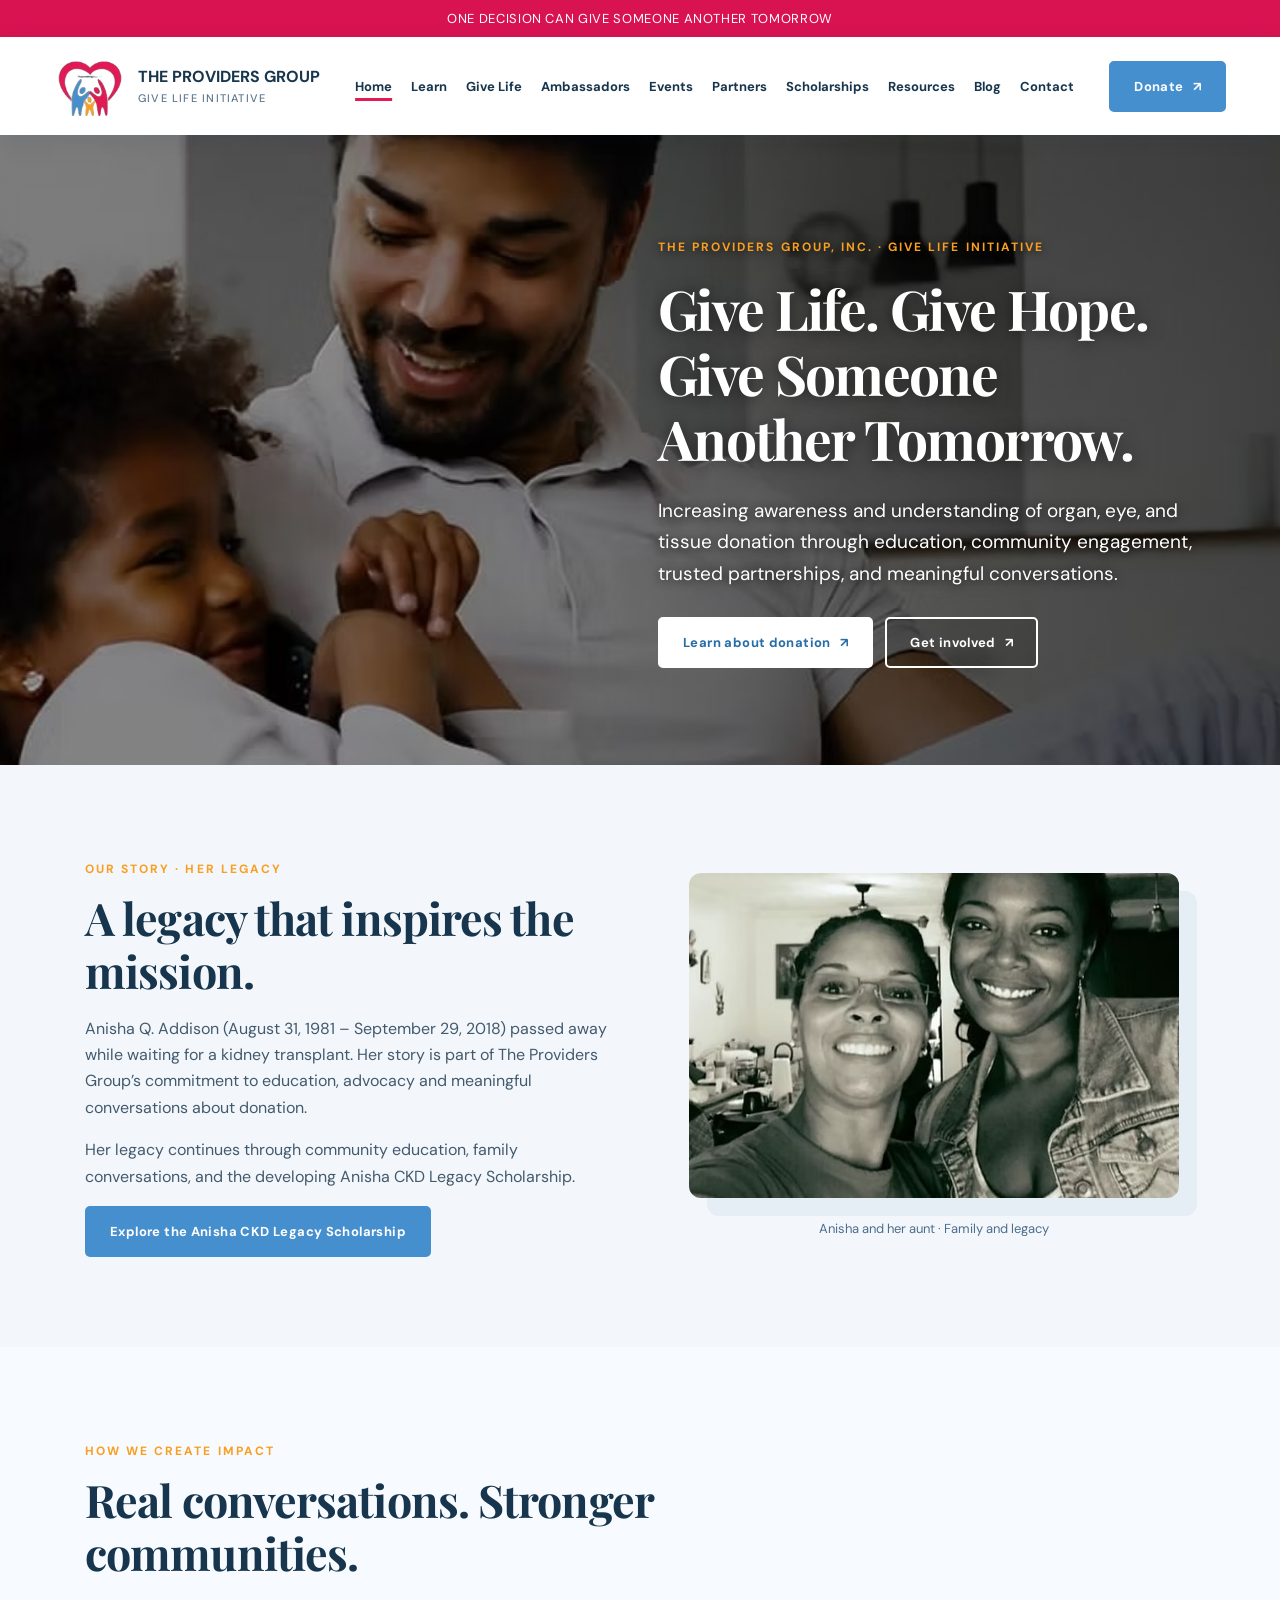
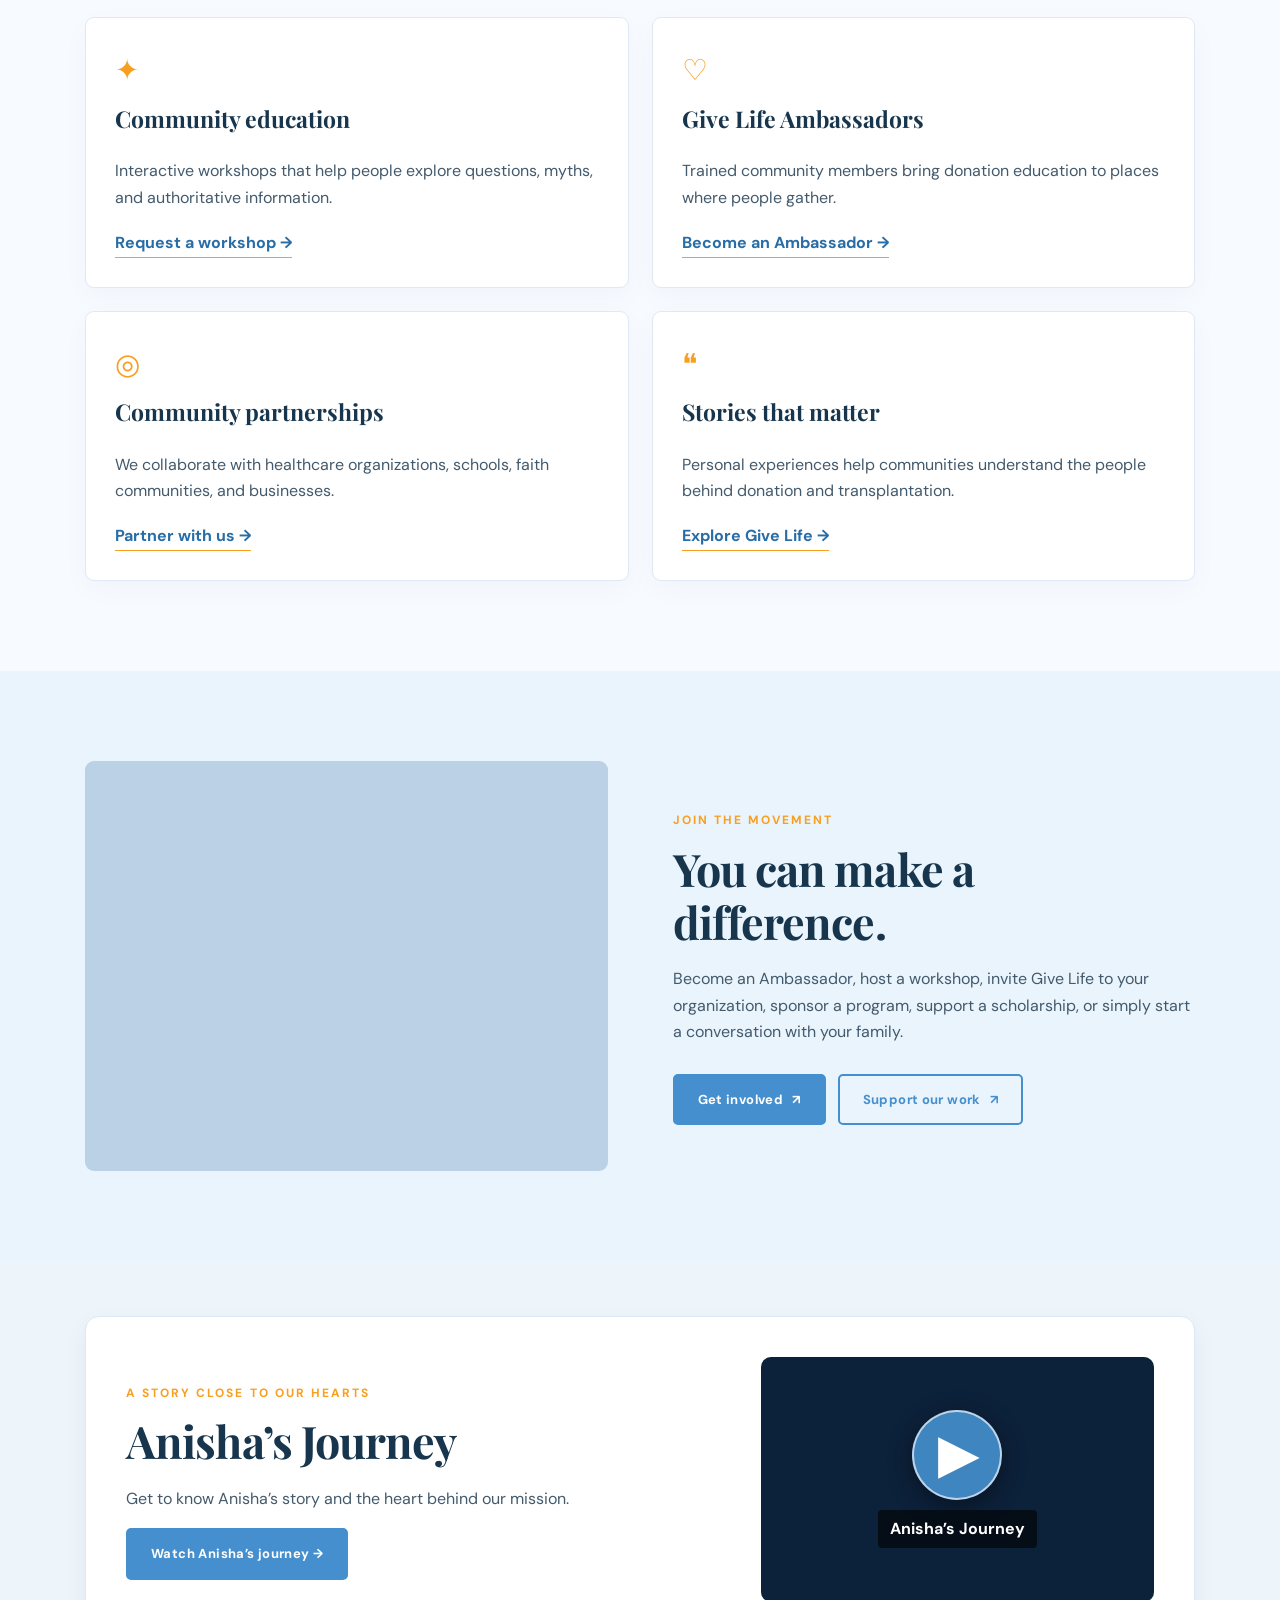
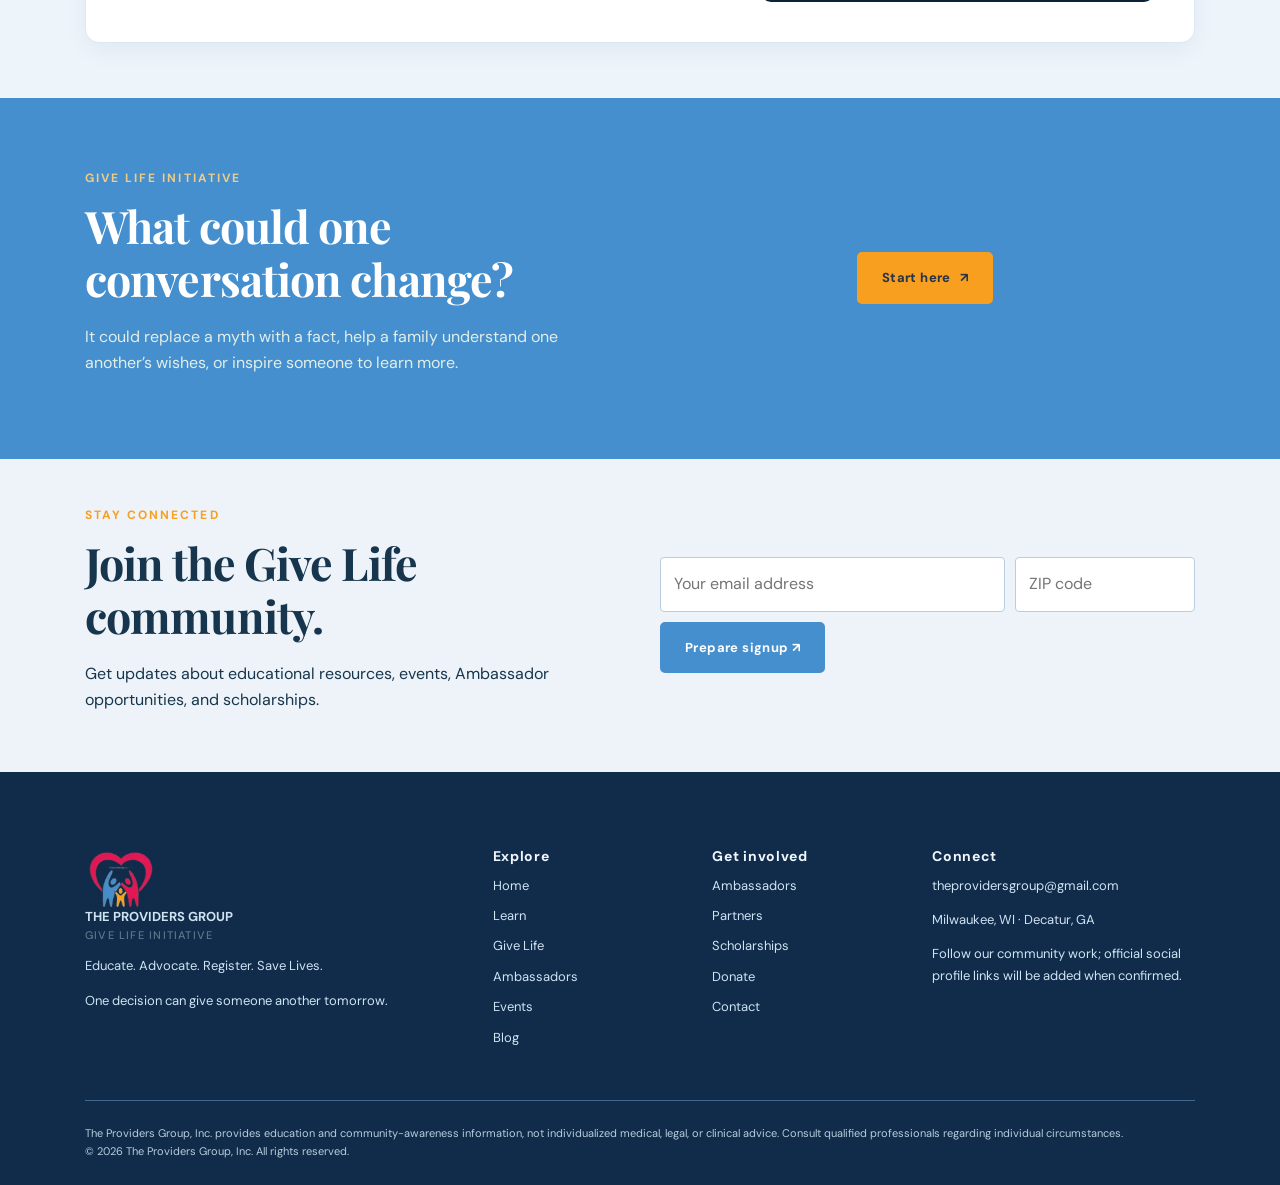
==== commit 0551507a: "Add Blog to site navigation" ====
--- a/index.html
+++ b/index.html
@@ -57,6 +57,9 @@
 <a href="resources.html">
       Resources
      </a>
+<a href="blog.html">
+      Blog
+     </a>
 <a href="contact.html">
       Contact
      </a>
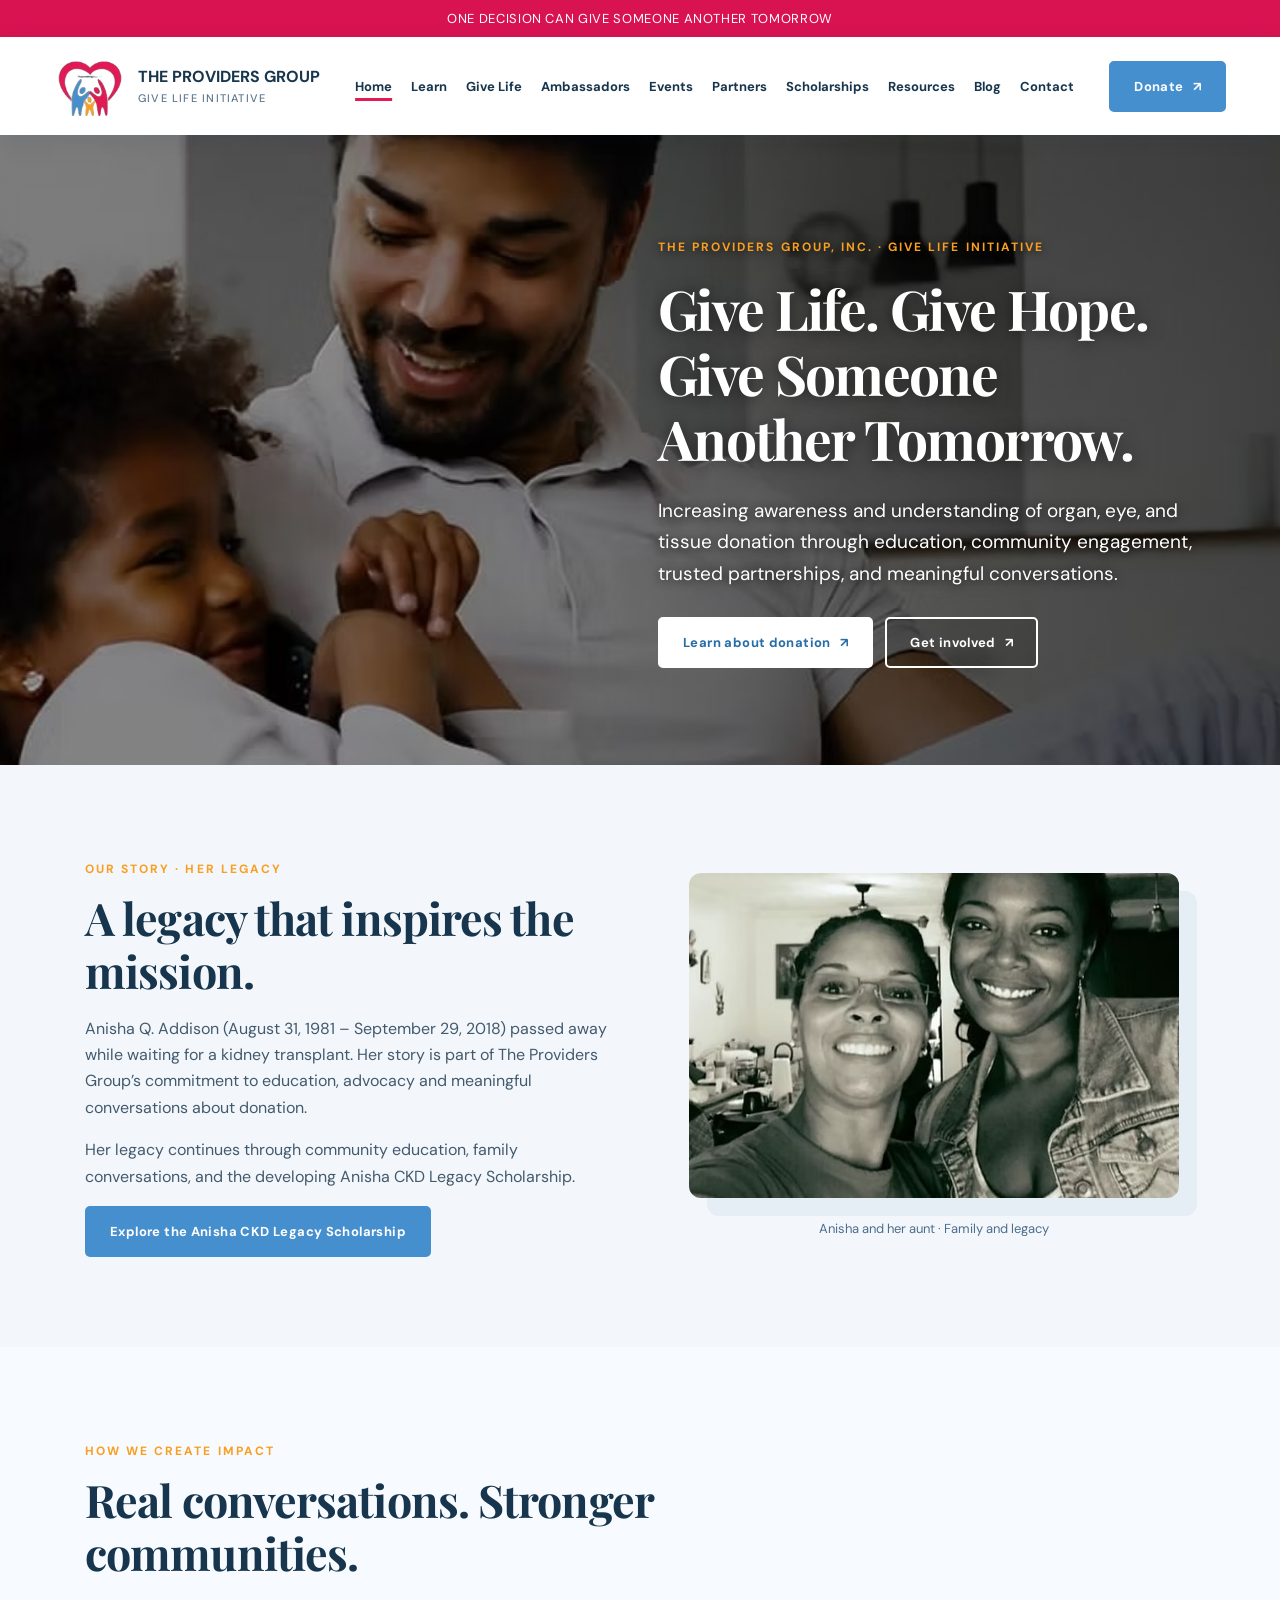
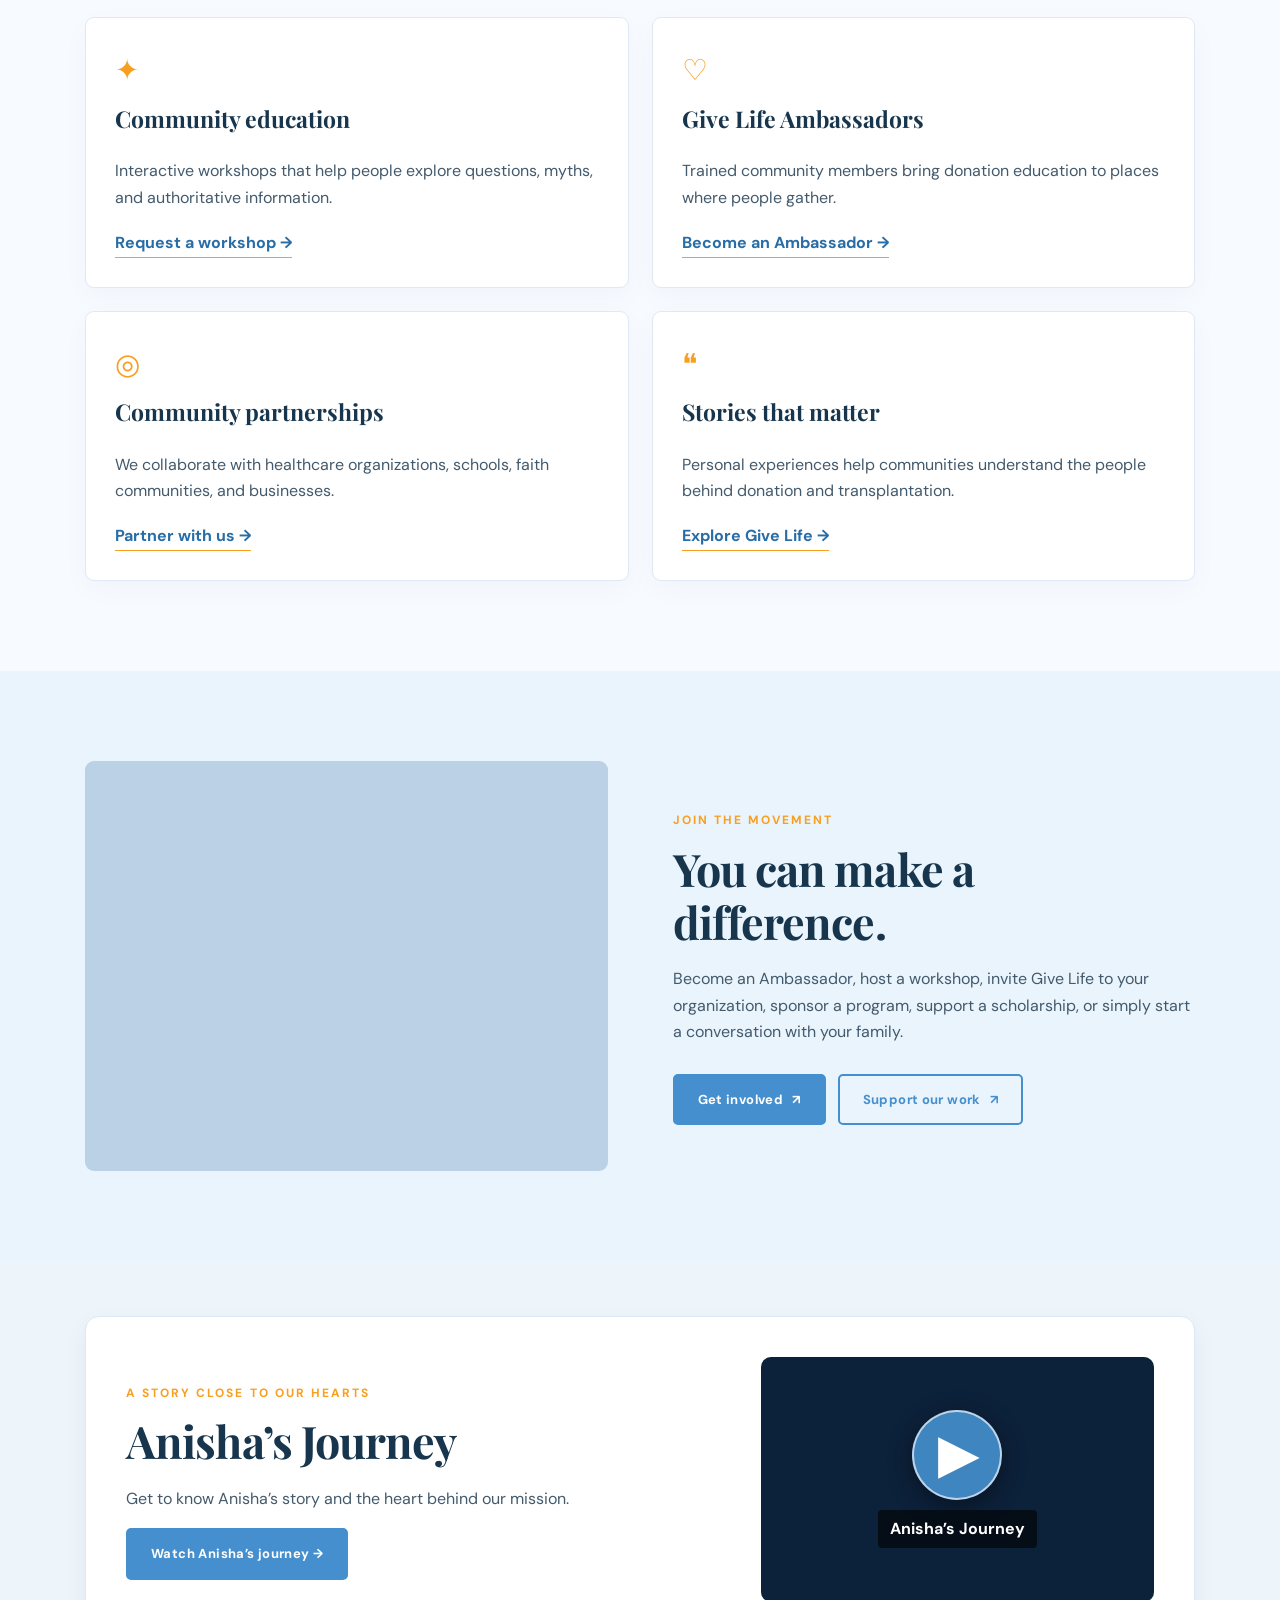
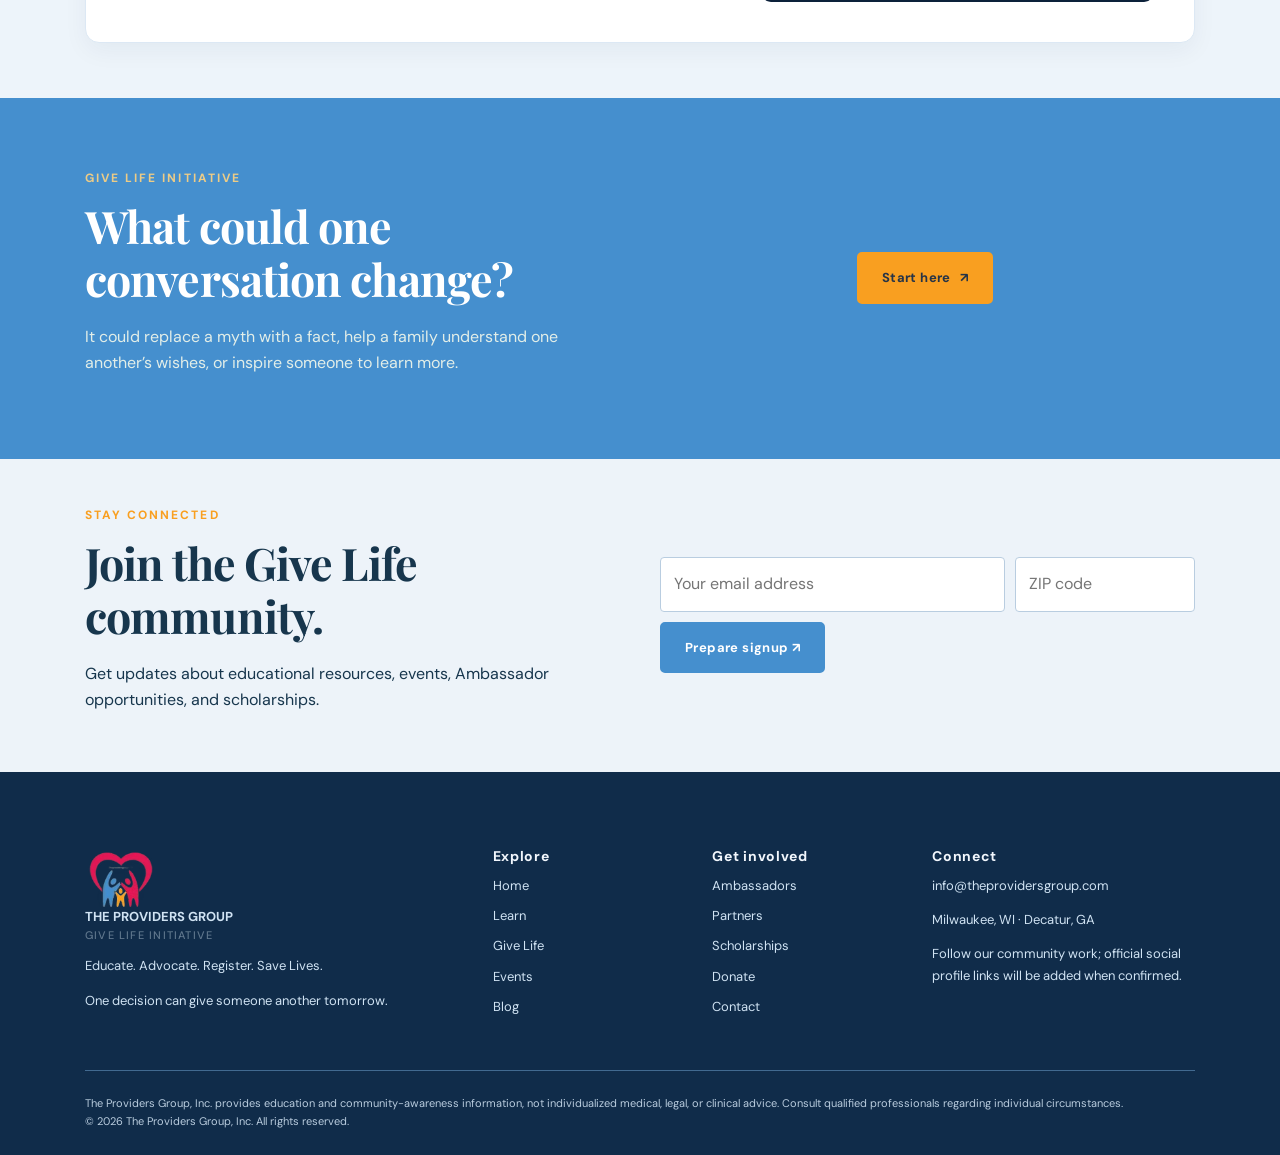
==== commit 67aa0242: "Update footer email and remove duplicate Ambassadors link" ====
--- a/index.html
+++ b/index.html
@@ -293,9 +293,6 @@
 <a href="give-life.html">
        Give Life
       </a>
-<a href="ambassadors.html">
-       Ambassadors
-      </a>
 <a href="events.html">
        Events
       </a>
@@ -327,8 +324,8 @@
 <h3>
        Connect
       </h3>
-<a href="mailto:theprovidersgroup@gmail.com">
-       theprovidersgroup@gmail.com
+<a href="mailto:info@theprovidersgroup.com">
+       info@theprovidersgroup.com
       </a>
 <p>
        Milwaukee, WI · Decatur, GA
--- a/style.css
+++ b/style.css
@@ -114,12 +114,17 @@
 .status a{font-weight:800;text-decoration-color:var(--brand-gold,#f99f20);text-decoration-thickness:3px;text-underline-offset:4px}
 button:disabled{opacity:.65;cursor:wait}
 
-/* Donation links: preserve existing card/button styling. */
-.donation-provider-grid{grid-template-columns:repeat(2,minmax(0,1fr))}
-.donation-provider-grid [hidden]{display:none!important}
-.donation-unavailable{font-size:.94rem;opacity:.8}
-.donation-help{margin-top:1.4rem}
-@media(max-width:650px){.donation-provider-grid{grid-template-columns:1fr}}
+/* Donation section: reuse the brand palette without card hover movement. */
+.donation-panel{max-width:740px;margin:auto;padding:clamp(25px,5vw,48px);border:1px solid #dce8f4;border-top:4px solid var(--brand-gold);border-radius:9px;text-align:center;background:#fff;box-shadow:0 8px 28px #173f6708}
+.donation-panel h2{font-size:clamp(28px,4vw,40px)}
+.donation-panel [hidden]{display:none!important}
+.donation-panel .btn{min-width:180px;background:#286da6;border-color:#286da6}
+.donation-panel .btn:hover{background:var(--brand-pink);border-color:var(--brand-pink)}
+.donation-panel .btn:disabled{opacity:1;background:#e7edf3;border-color:#c9d9e8;color:#52677a;cursor:not-allowed;transform:none;box-shadow:none}
+.donation-security{font-size:.9rem;margin:16px 0 0}
+.donation-help{margin:24px 0 0;font-size:.94rem}
+.donation-help a{color:#286da6;text-decoration:underline;text-underline-offset:3px}
+.donation-help a:focus-visible{outline:3px solid var(--brand-gold);outline-offset:4px}
 
 /* Give Life Journal: 60-week evergreen article rotation */
 .blog-feature{background:#fff}.featured-article{display:grid;grid-template-columns:1.15fr .85fr;gap:42px;align-items:center;background:var(--cream);border:1px solid #dce8f4;border-radius:18px;padding:42px}.featured-article h2{font-size:clamp(30px,4vw,46px)}.featured-article img{width:100%;max-height:360px;object-fit:cover;border-radius:14px}.blog-meta{font-size:.9rem;color:#60778d}.blog-filters{margin:18px 0 26px}.blog-filters select{margin-left:8px;padding:9px 12px;border:1px solid #c7d7e4;border-radius:8px}.blog-grid{grid-template-columns:repeat(3,minmax(0,1fr))}.blog-card{display:flex;flex-direction:column}.blog-card img{width:100%;height:180px;object-fit:cover;border-radius:10px;margin-bottom:18px}.blog-card a{margin-top:auto;align-self:flex-start}.article-wrap{max-width:820px;margin:auto}.article-back{display:inline-block;margin-bottom:28px}.article-page h1{font-size:clamp(38px,6vw,64px);line-height:1.05}.article-dek{font-size:1.25rem;line-height:1.6;color:#526d85}.article-image{width:100%;max-height:480px;object-fit:cover;border-radius:16px;margin:24px 0}.article-body{font-size:1.06rem;line-height:1.8}.article-body p{margin:0 0 1.35em}.article-disclaimer{margin-top:38px}@media(max-width:850px){.featured-article{grid-template-columns:1fr}.blog-grid{grid-template-columns:1fr 1fr}}@media(max-width:600px){.blog-grid{grid-template-columns:1fr}.featured-article{padding:26px}}
